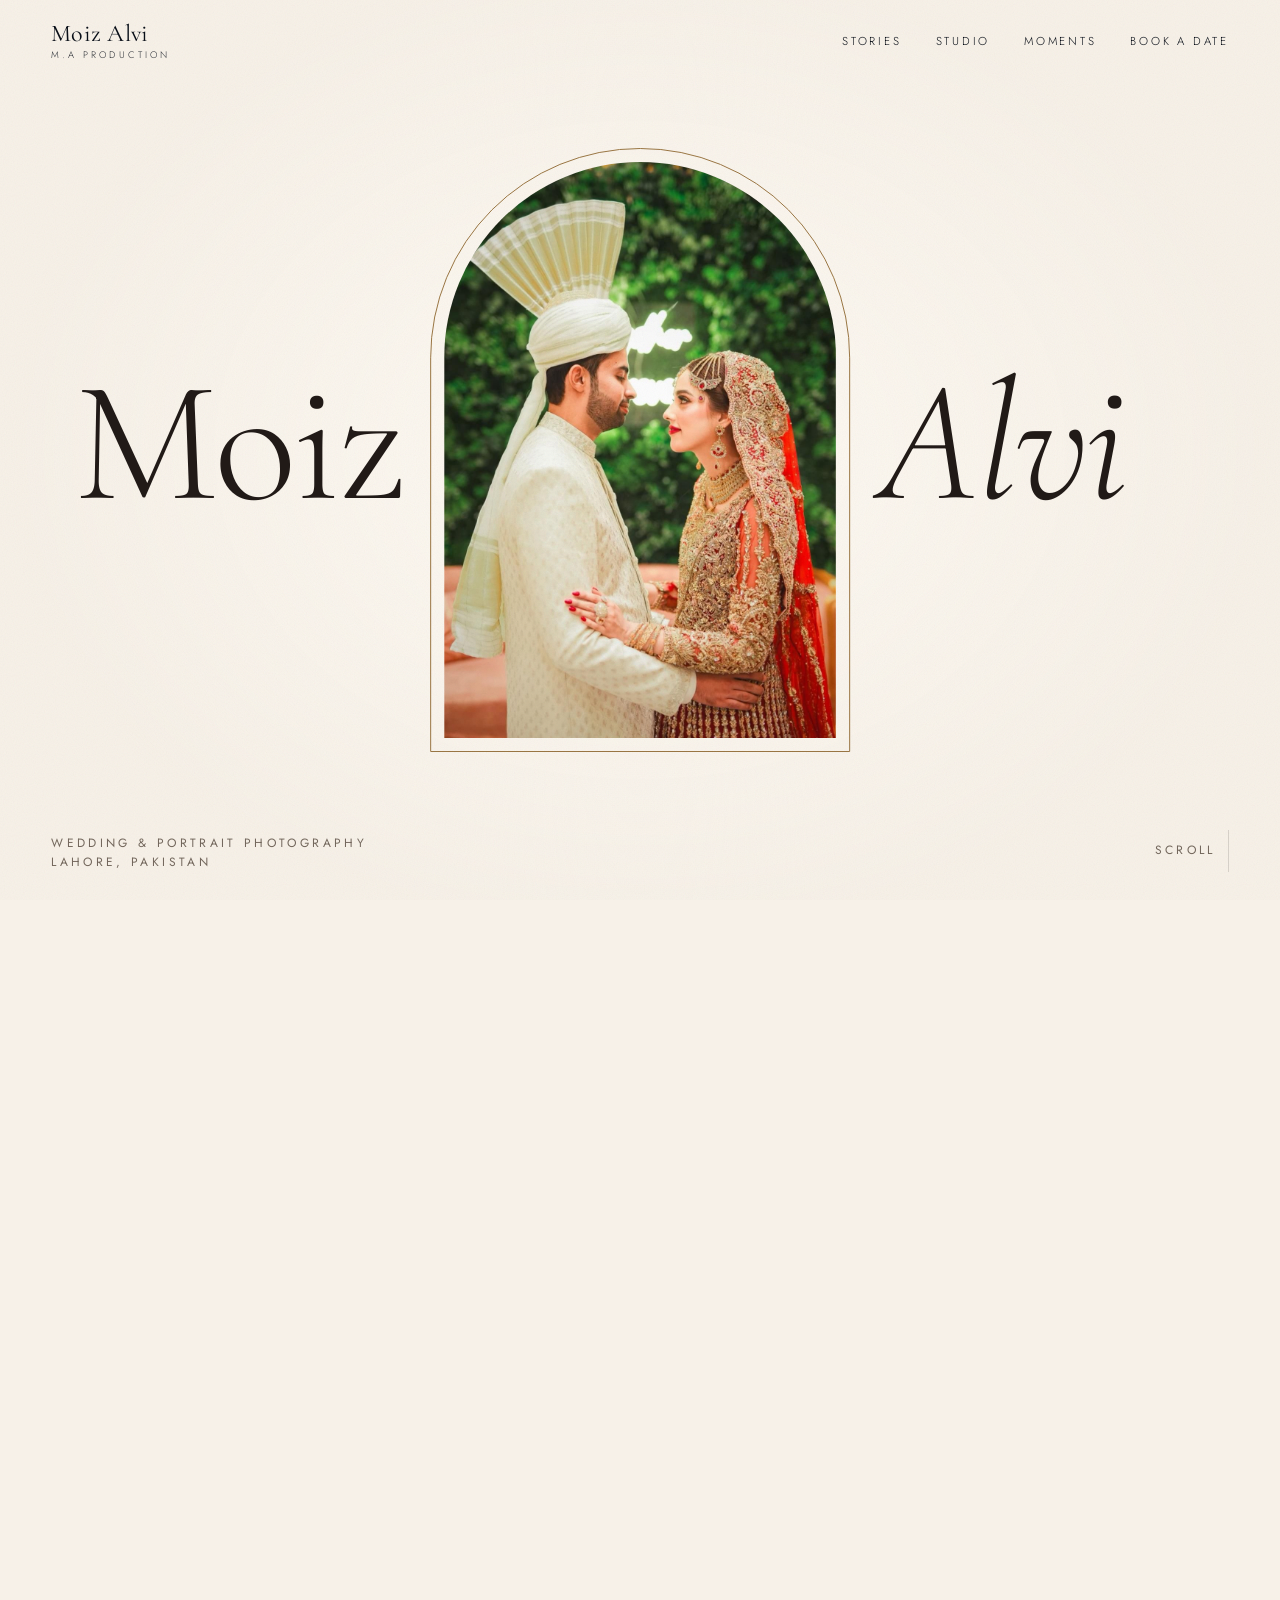
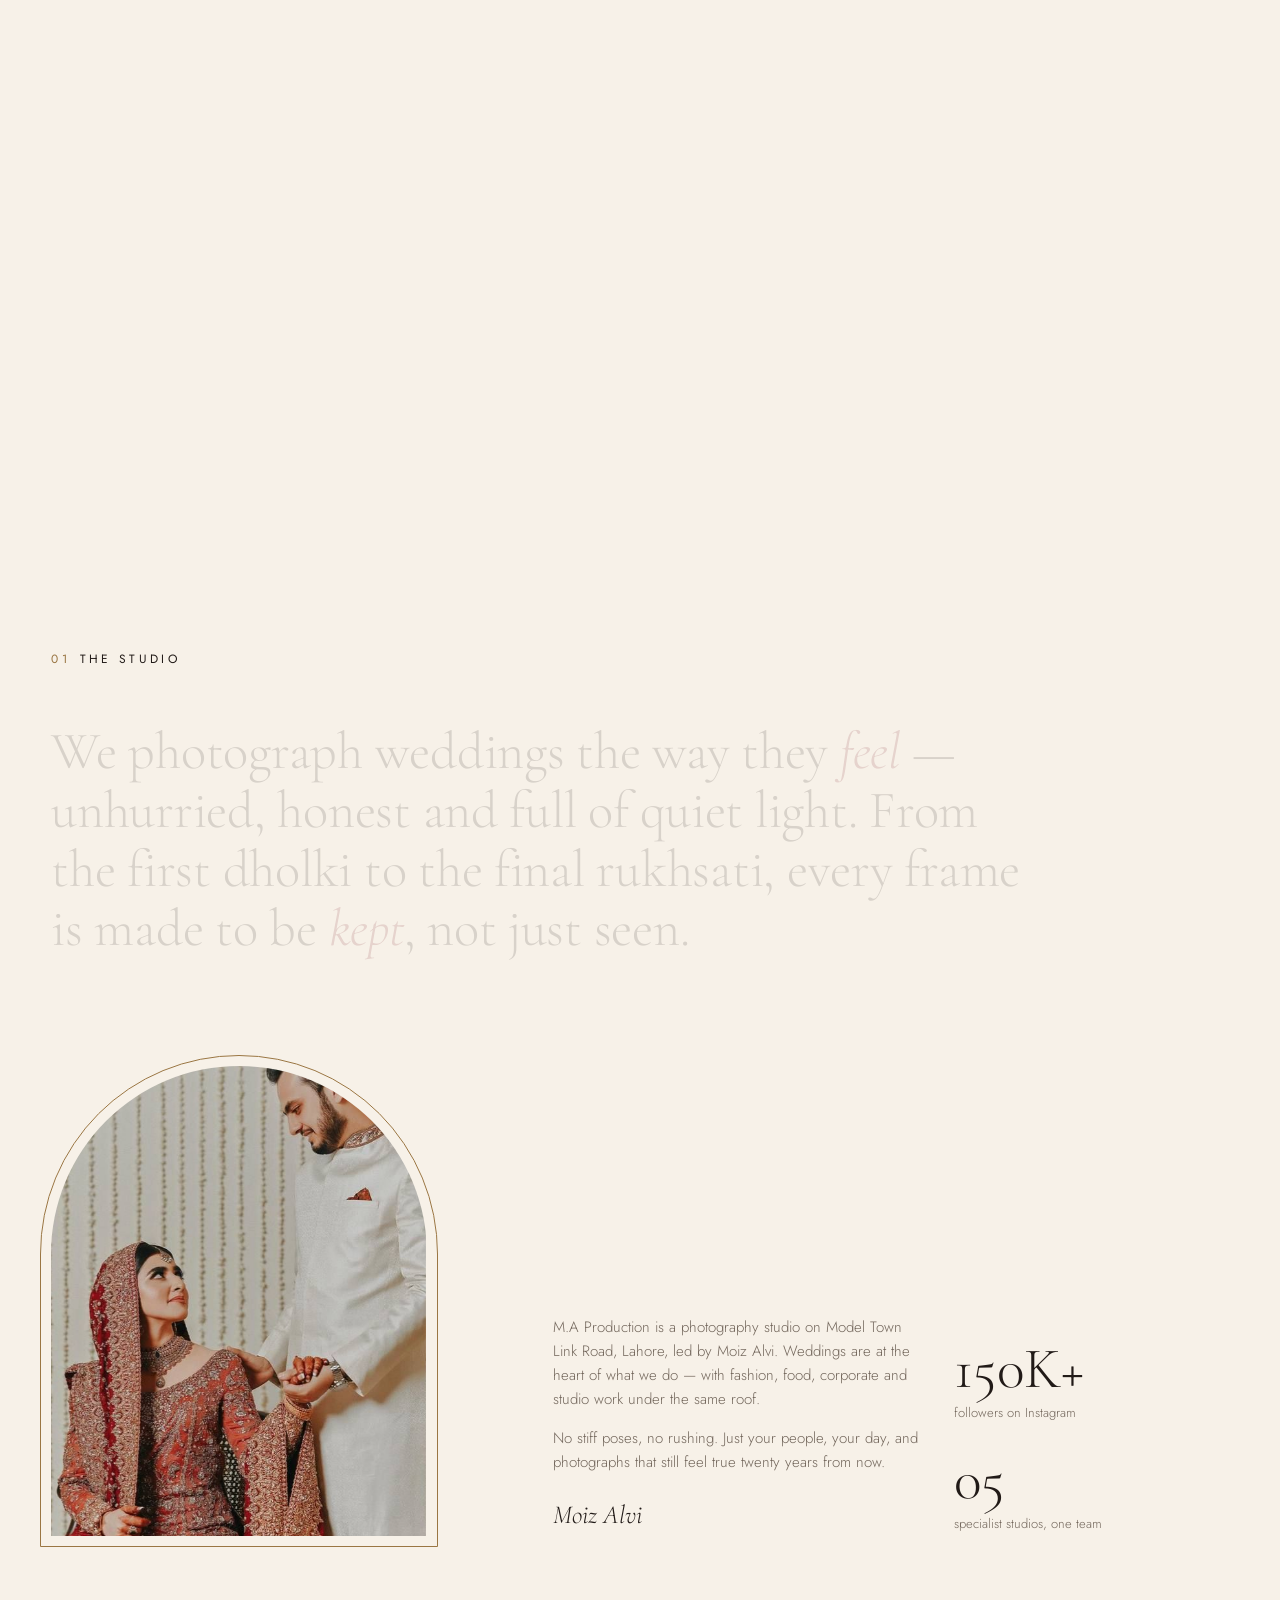
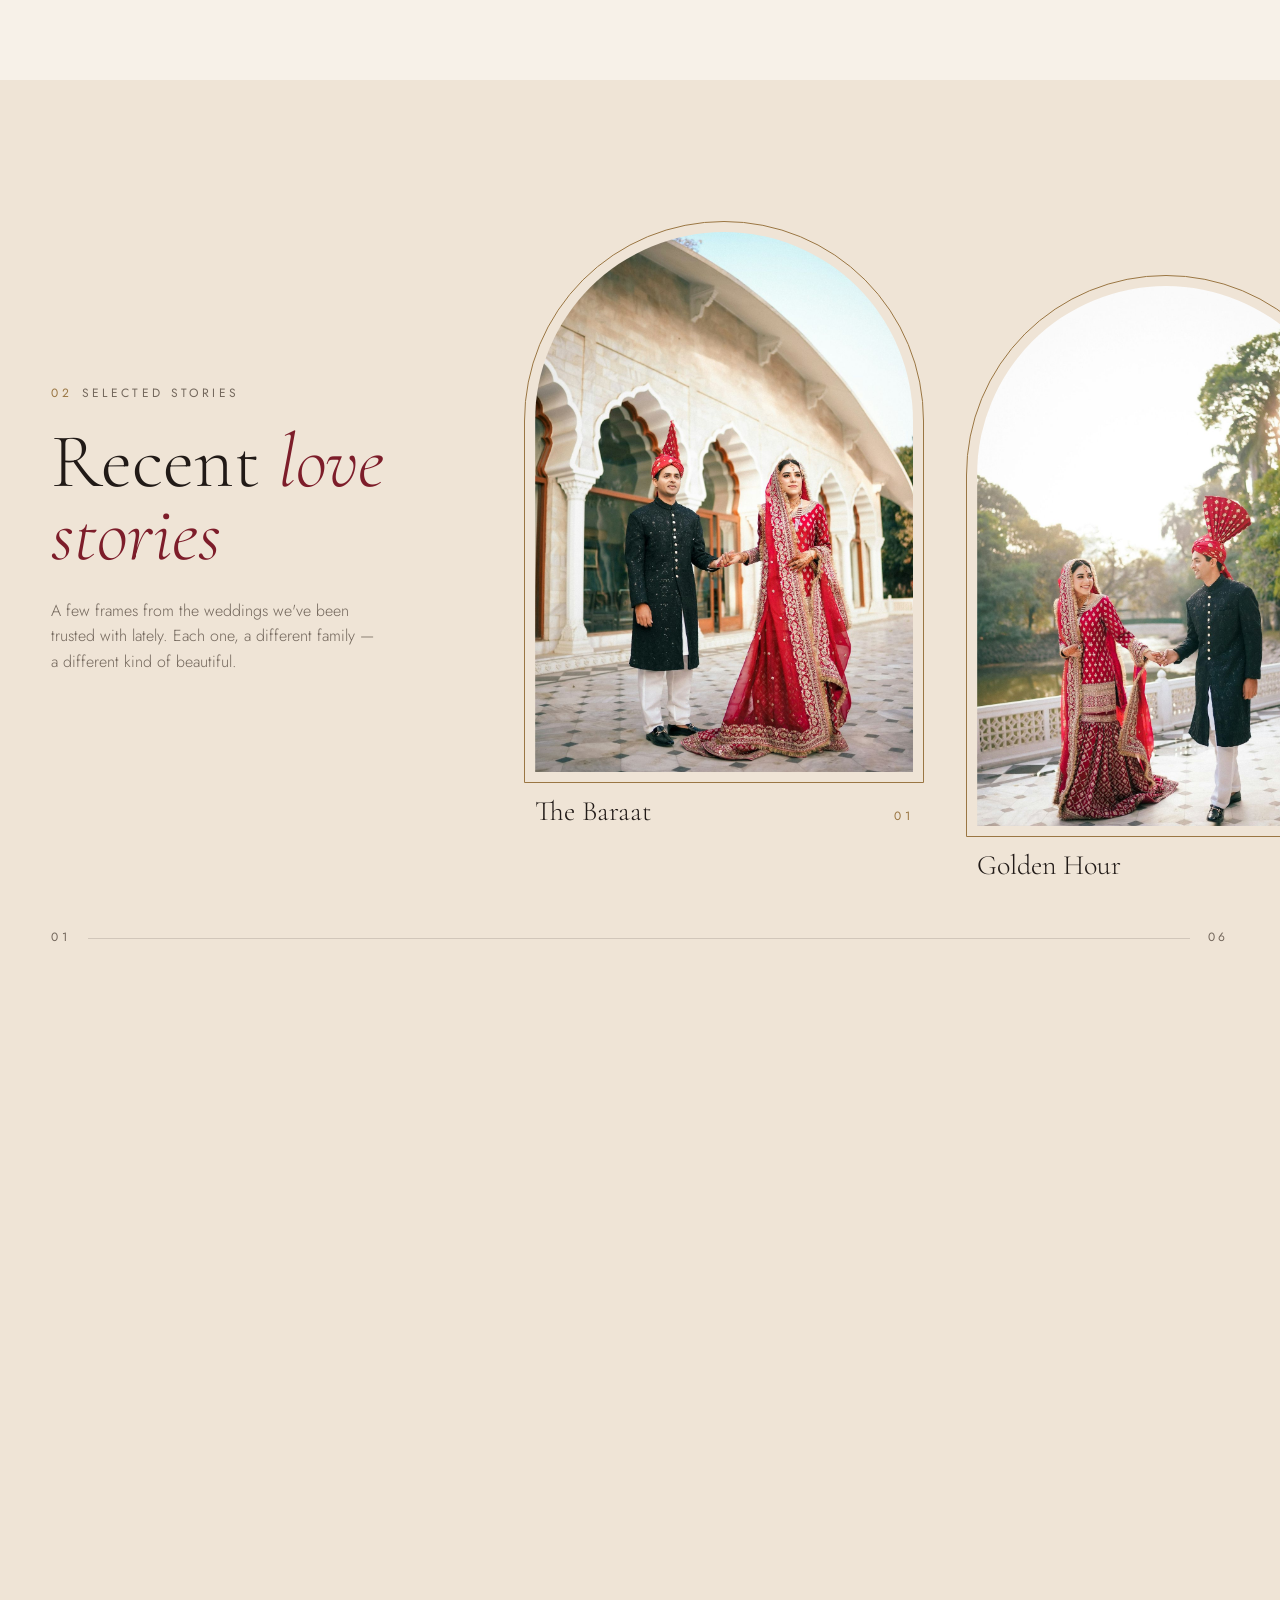
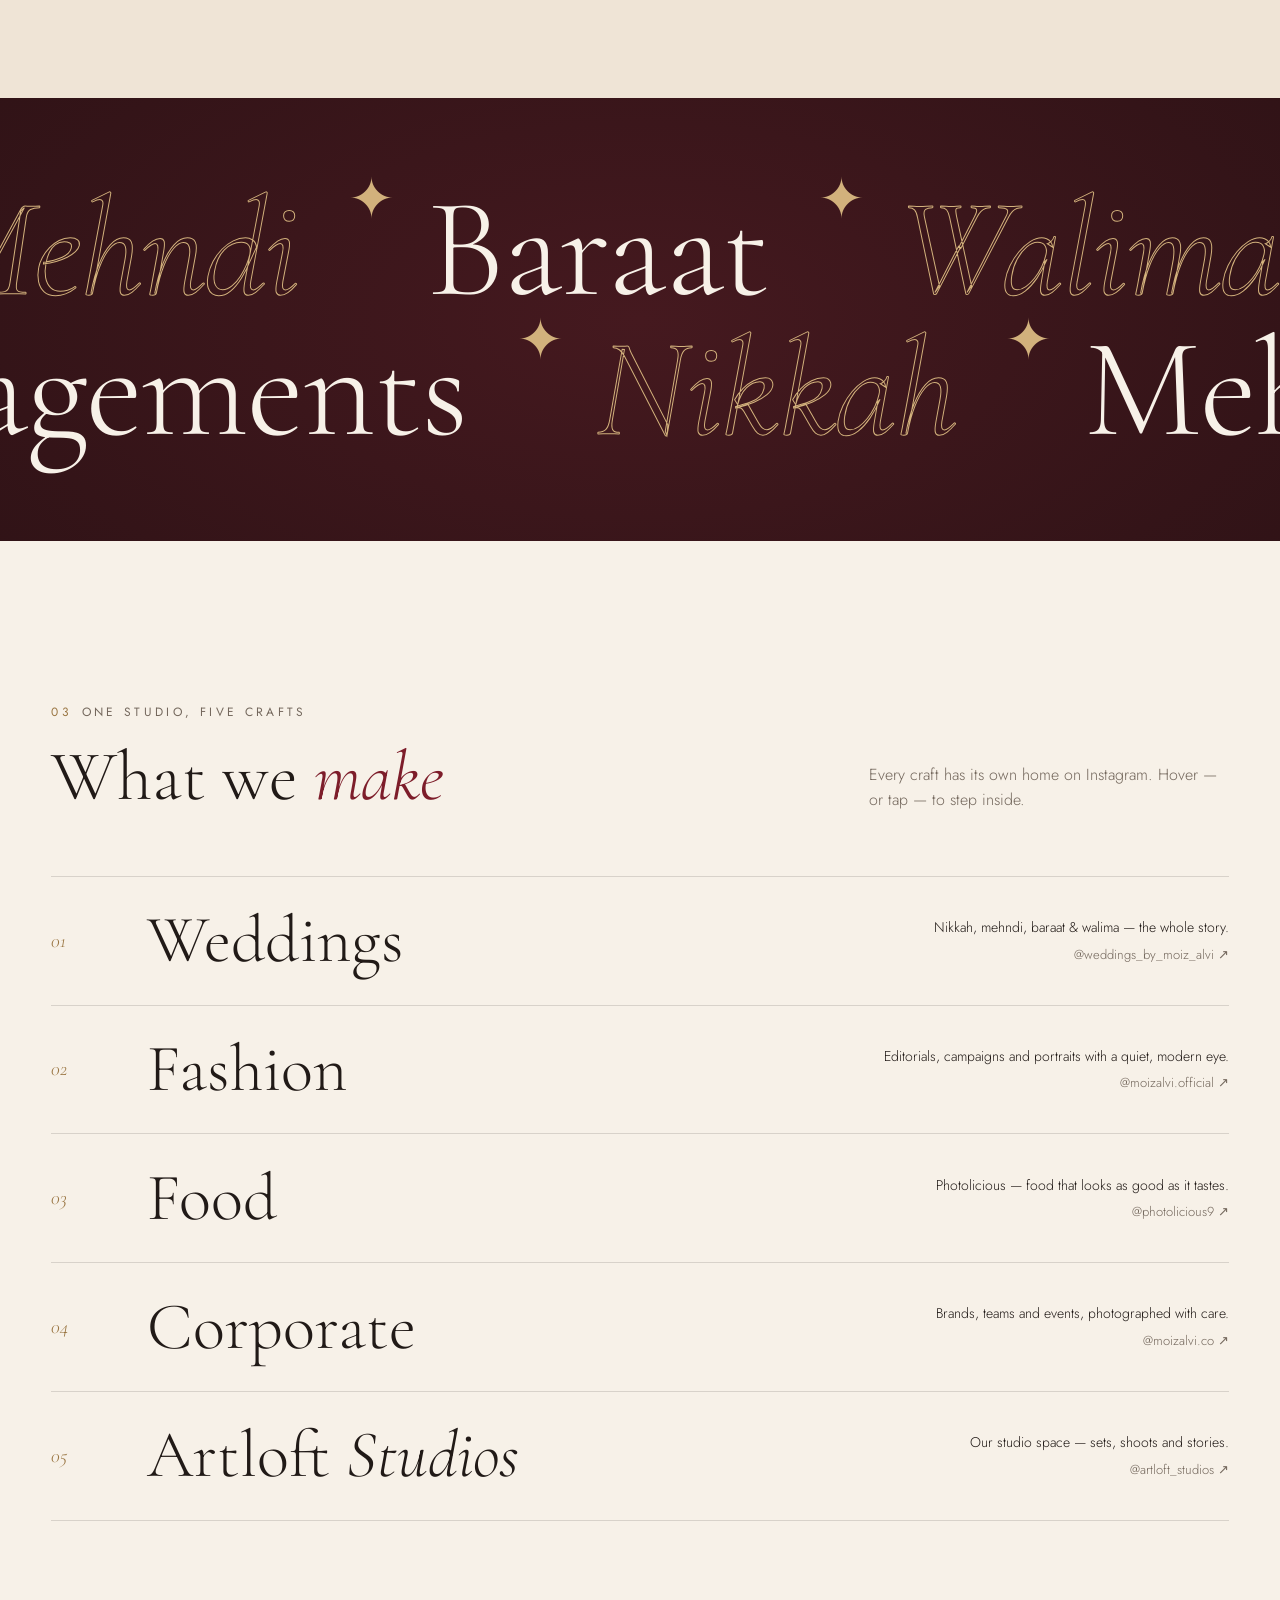
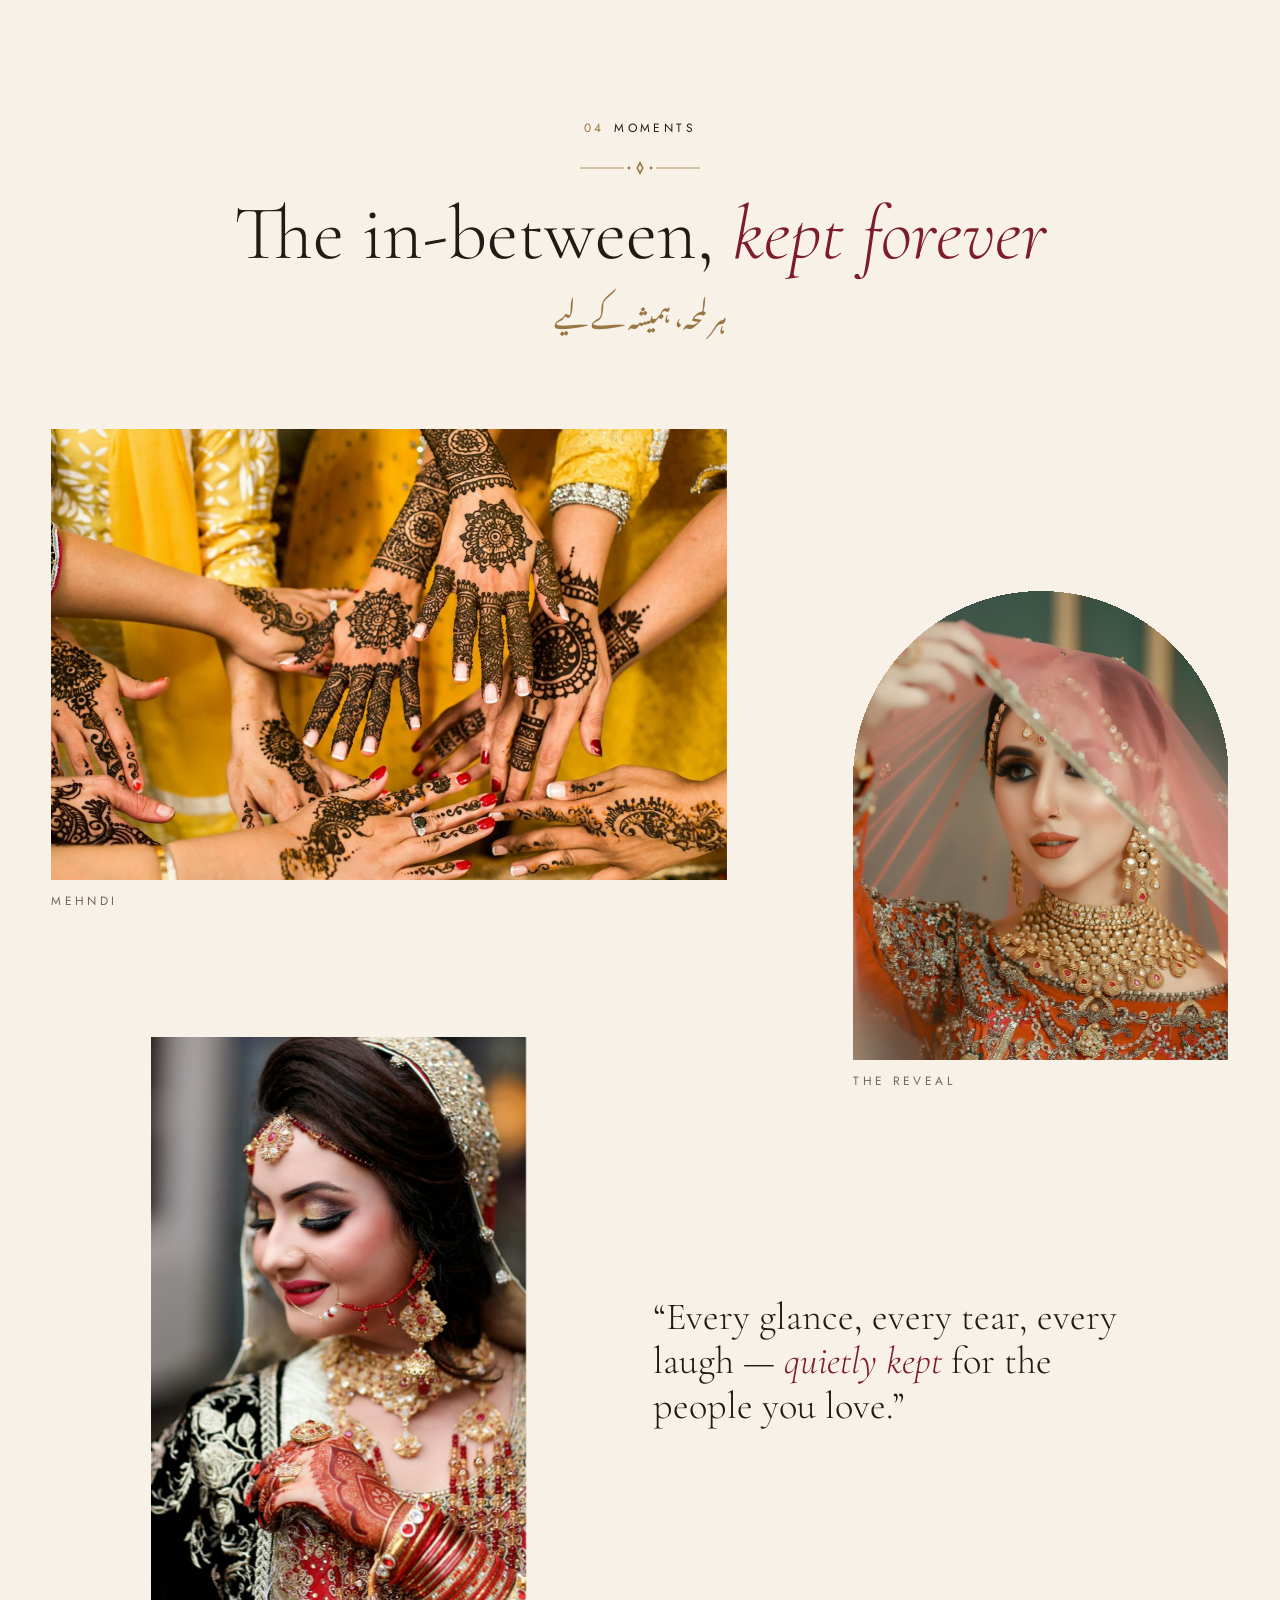
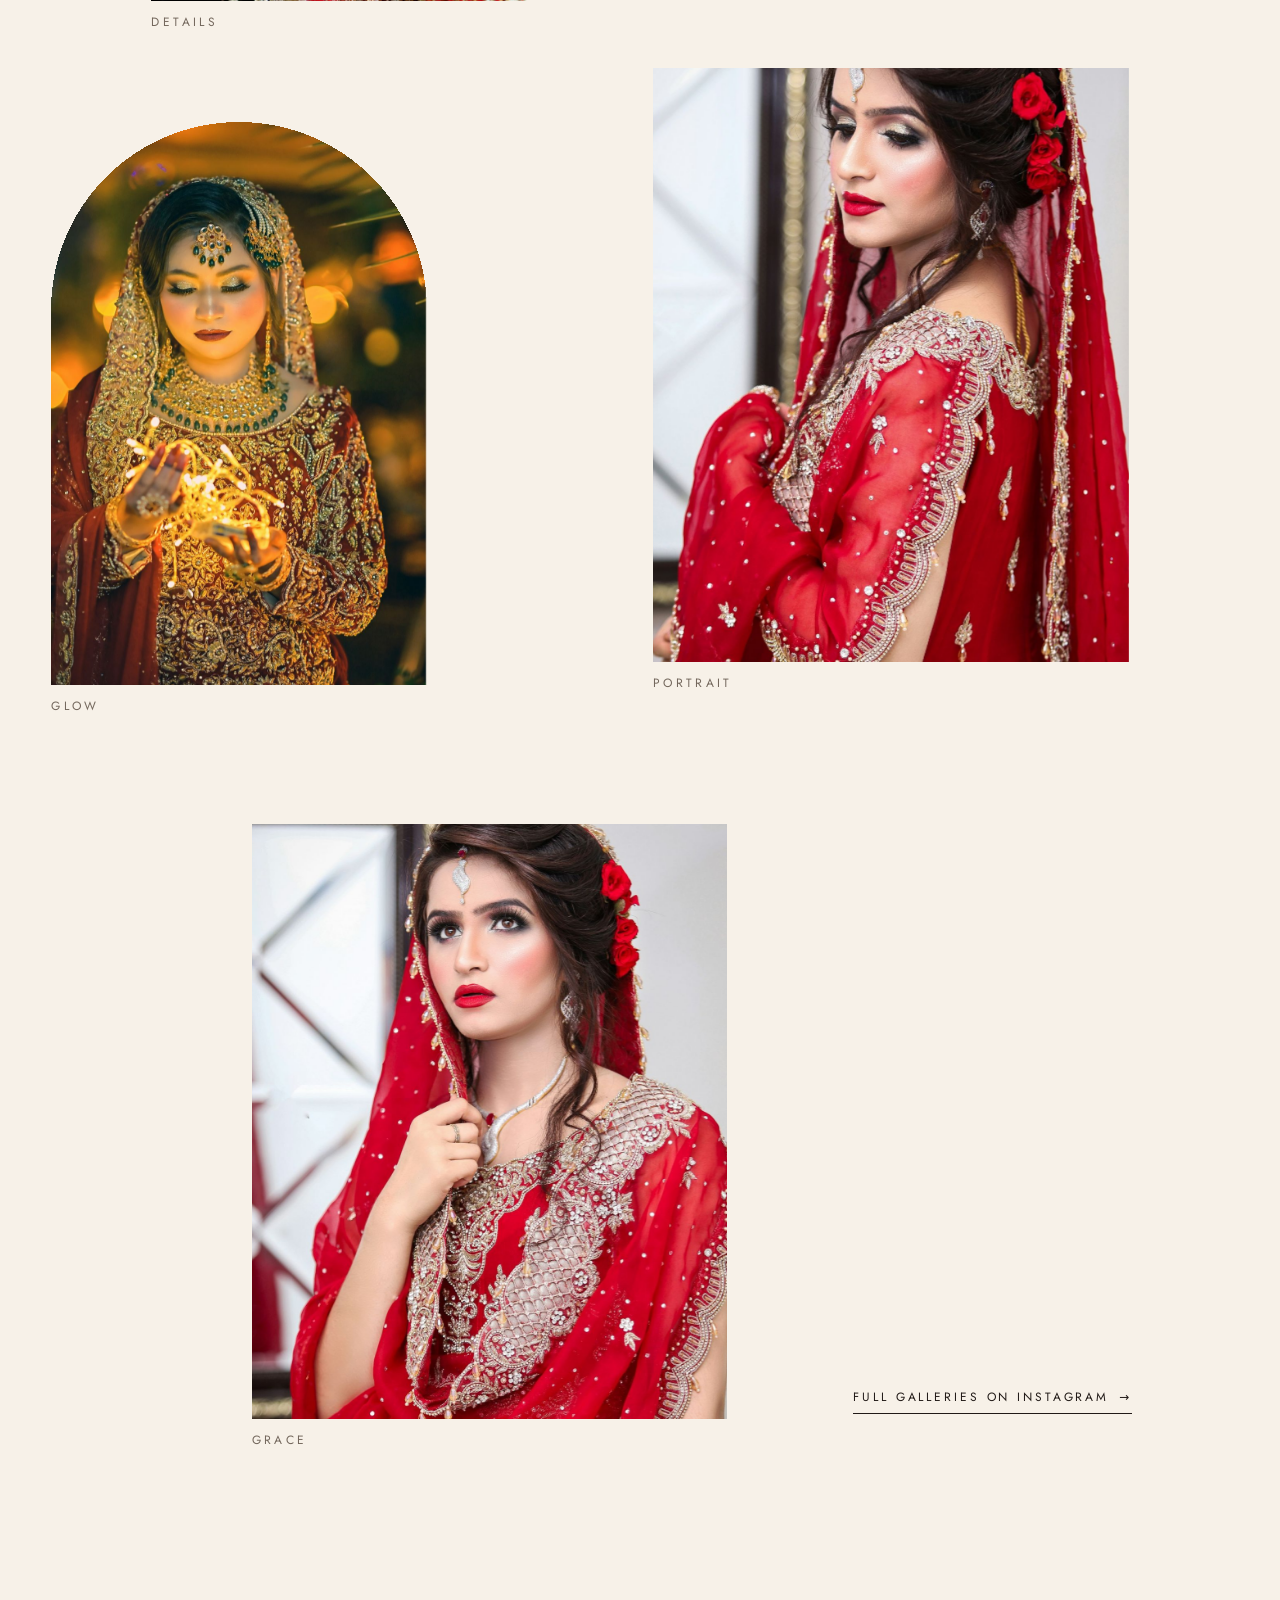
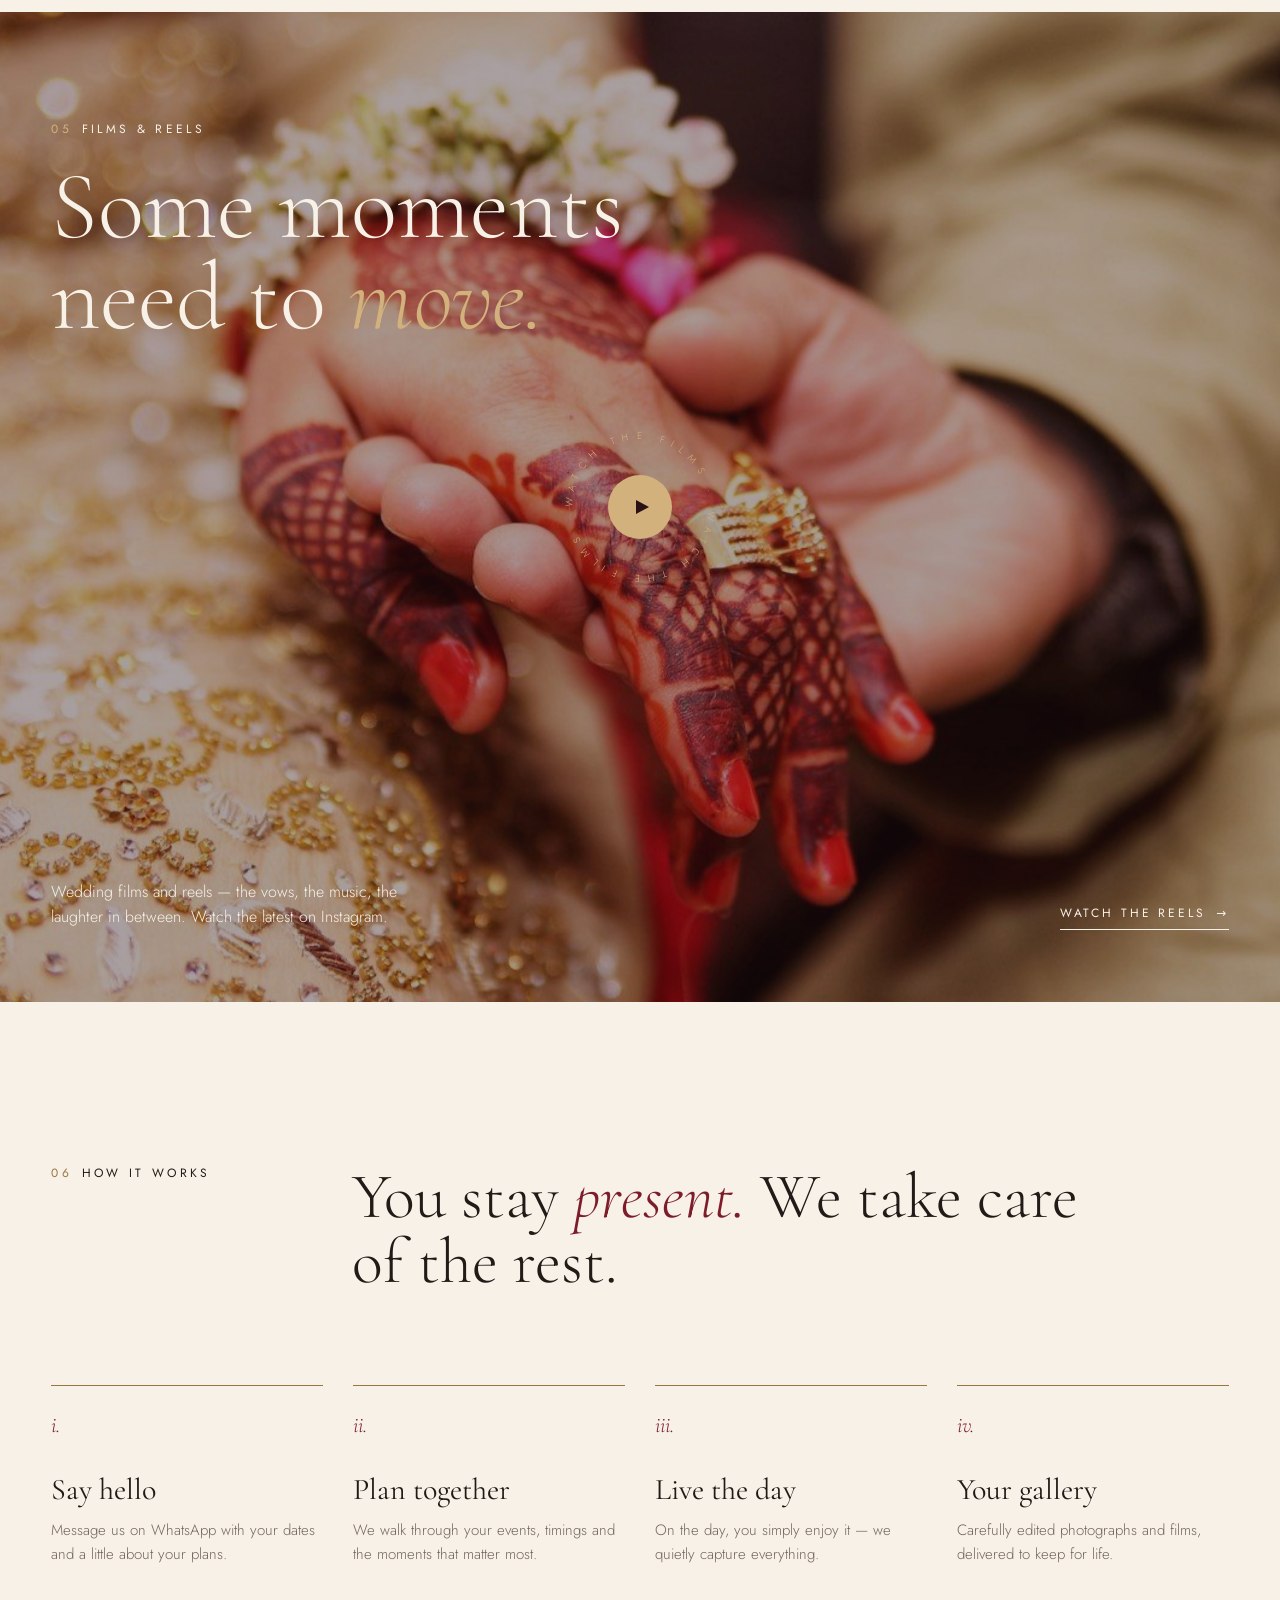
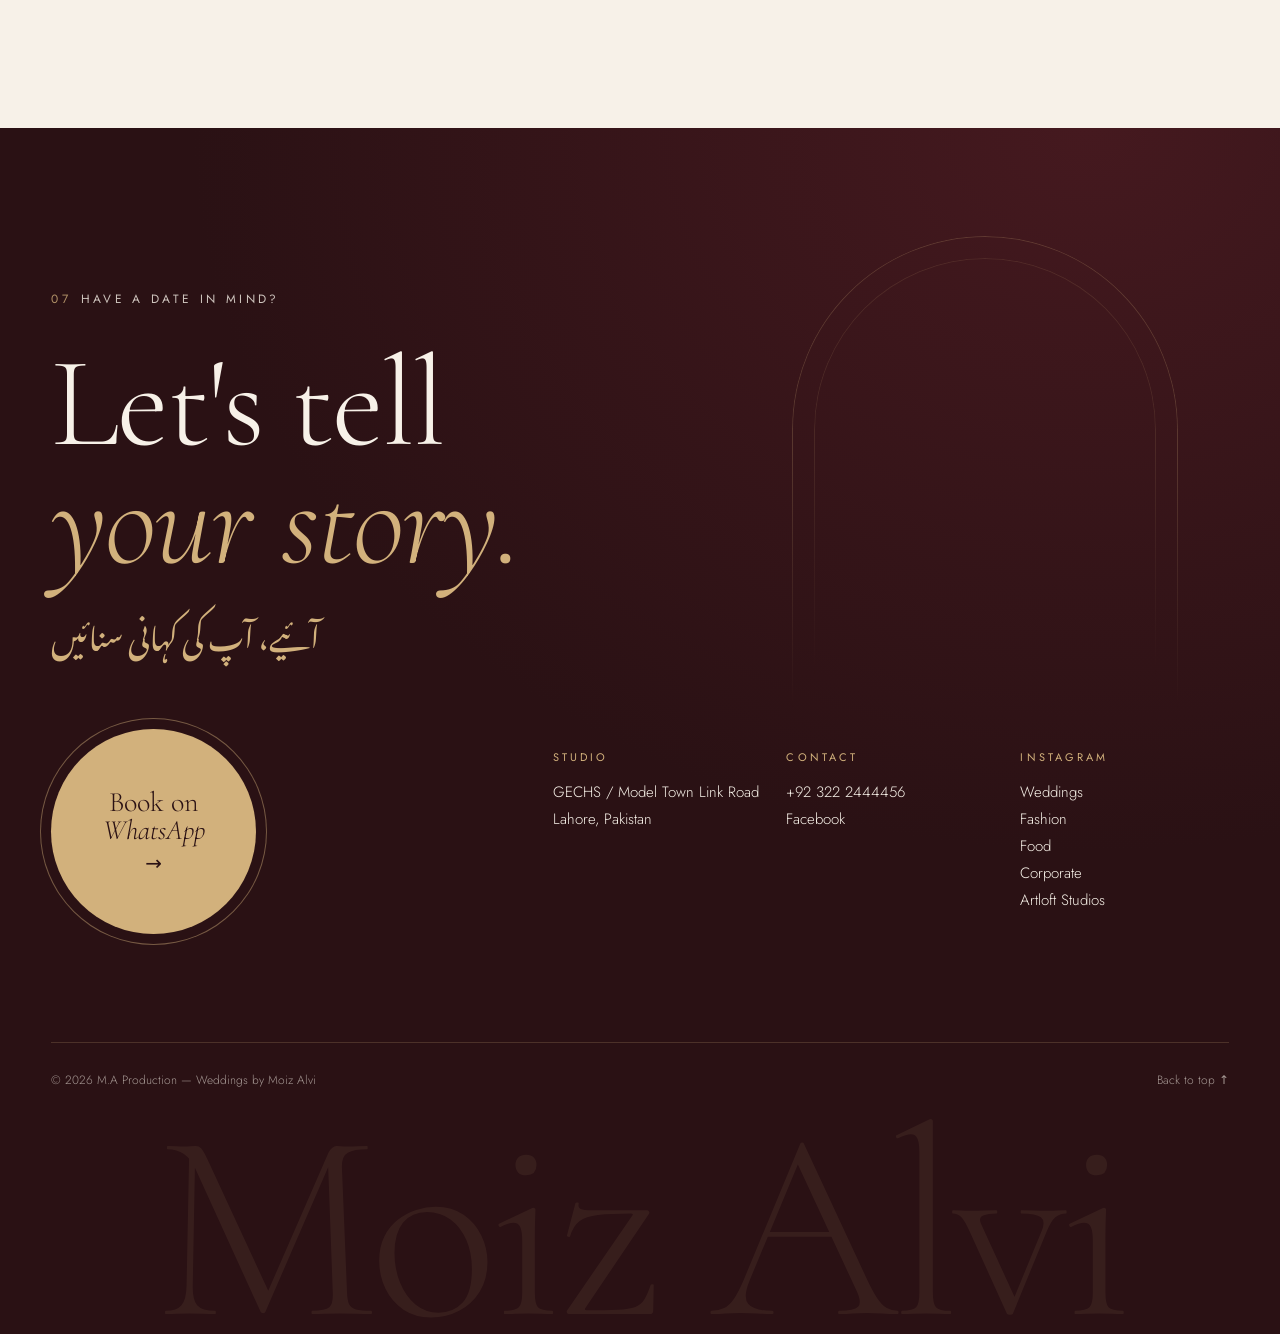
==== index.html @ b915fbad "Add M.A Production wedding photography website Single-page site for Weddings by Moiz Alvi: bridal iv" ====
<!DOCTYPE html>
<html lang="en">
<head>
<meta charset="utf-8">
<meta name="viewport" content="width=device-width, initial-scale=1">
<title>Moiz Alvi — Wedding Photography, Lahore | M.A Production</title>
<meta name="description" content="Weddings by Moiz Alvi — wedding, fashion, food and corporate photography by M.A Production, Model Town Link Road, Lahore.">
<meta property="og:title" content="Moiz Alvi — Wedding Photography, Lahore">
<meta property="og:description" content="Stories of love, told in light. Wedding photography by M.A Production, Lahore.">
<meta property="og:image" content="images/hero.jpg">
<meta name="theme-color" content="#f7f1e8">
<link rel="preconnect" href="https://fonts.googleapis.com">
<link rel="preconnect" href="https://fonts.gstatic.com" crossorigin>
<link href="https://fonts.googleapis.com/css2?family=Cormorant+Garamond:ital,wght@0,300;0,400;0,500;1,300;1,400&family=Jost:wght@300;400;500&display=swap" rel="stylesheet">
<!-- Urdu accents: subset to only the characters used on the page, so the Nastaliq font stays tiny -->
<link href="https://fonts.googleapis.com/css2?family=Noto+Nastaliq+Urdu&display=swap&text=%20%D8%8C%D8%A2%D8%A6%D8%A7%D8%AD%D8%B1%D8%B2%D8%B3%D8%B4%D8%B9%D9%84%D9%85%D9%86%D9%88%D9%BE%DA%A9%DA%BA%DB%81%DB%8C%DB%92" rel="stylesheet">
<style>
:root{
  --paper:#f7f1e8;
  --paper-2:#efe4d6;
  --ink:#211a17;
  --ink-2:#2a2320;
  --muted:#73675c;
  --line:rgba(33,26,23,.14);
  --accent:#7d1d2a;
  --gold:#9a7643;
  --gold-l:#d2b17c;
  --wine:#2a1114;
  --wine-2:#45191f;
  --serif:"Cormorant Garamond",Georgia,serif;
  --sans:"Jost",system-ui,sans-serif;
  --urdu:"Noto Nastaliq Urdu",serif;
  --ease:cubic-bezier(.77,0,.18,1);
  --ease-out:cubic-bezier(.16,1,.3,1);
  --gutter:clamp(16px,4vw,56px);
}
*{margin:0;padding:0;box-sizing:border-box}
html{-webkit-text-size-adjust:100%}
body{background:var(--paper);color:var(--ink);font-family:var(--sans);font-weight:300;font-size:16px;line-height:1.6;overflow-x:hidden;-webkit-font-smoothing:antialiased}
body.is-loading{overflow:hidden}
body::after{content:"";position:fixed;inset:0;z-index:60;pointer-events:none;opacity:.07;mix-blend-mode:multiply;background-image:url("data:image/svg+xml,%3Csvg xmlns='http://www.w3.org/2000/svg' width='160' height='160'%3E%3Cfilter id='n'%3E%3CfeTurbulence type='fractalNoise' baseFrequency='.9' numOctaves='2' stitchTiles='stitch'/%3E%3C/filter%3E%3Crect width='100%25' height='100%25' filter='url(%23n)'/%3E%3C/svg%3E")}
.sr{position:absolute;width:1px;height:1px;overflow:hidden;clip:rect(0 0 0 0);white-space:nowrap}
img{display:block;max-width:100%}
a{color:inherit;text-decoration:none}
button{font:inherit;color:inherit;background:none;border:0;cursor:pointer}
::selection{background:var(--accent);color:var(--paper)}
:focus-visible{outline:1px solid var(--accent);outline-offset:4px}

.label{font-family:var(--sans);font-size:12px;font-weight:400;letter-spacing:.28em;text-transform:uppercase}
.label .n{color:var(--gold);margin-right:.8em}
.serif{font-family:var(--serif);font-weight:300}
em{font-style:italic}
.wrap{padding:0 var(--gutter)}
.urdu{font-family:var(--urdu);font-weight:400;line-height:2.2}
.orn{display:block;width:120px;height:16px;color:var(--gold)}

/* Mughal-window arch: the 999px radius collapses to a perfect half-circle at any width */
.arch{border-radius:999px 999px 0 0;isolation:isolate}
/* thin gold frame that settles around the arch once the photo is revealed */
.arch.lined{outline:1px solid transparent;outline-offset:24px;transition:outline-color 1.2s .5s,outline-offset 1.6s .5s var(--ease-out)}
.arch.lined.in{outline-color:var(--gold);outline-offset:10px}

/* ---------- loader ---------- */
.loader{position:fixed;inset:0;z-index:100;background:radial-gradient(70% 60% at 50% 45%,var(--wine-2),var(--wine));color:var(--paper);display:flex;flex-direction:column;align-items:center;justify-content:center;transition:transform 1.1s var(--ease)}
.loader.done{transform:translateY(-100%)}
.loader-name{font-family:var(--serif);font-weight:300;font-size:clamp(44px,8vw,96px);line-height:1;display:flex;overflow:hidden}
.loader-name span{display:inline-block;transform:translateY(110%);animation:rise .9s var(--ease-out) forwards}
.loader-name span.sp{width:.25em}
.loader-urdu{color:var(--gold-l);font-size:clamp(20px,2.4vw,28px);margin-top:4px;opacity:0;animation:fade 1.2s .7s forwards}
.loader-meta{margin-top:18px;display:flex;gap:18px;align-items:center;opacity:.7}
.loader-bar{width:120px;height:1px;background:rgba(210,177,124,.25);position:relative;overflow:hidden}
.loader-bar i{position:absolute;inset:0;background:var(--gold-l);transform:scaleX(0);transform-origin:left;transition:transform .2s linear}
@keyframes rise{to{transform:translateY(0)}}
@keyframes fade{to{opacity:1}}

/* ---------- nav ---------- */
.nav{position:fixed;top:0;left:0;right:0;z-index:50;display:flex;justify-content:space-between;align-items:center;padding:22px var(--gutter);color:#fff;mix-blend-mode:difference;transition:transform .6s var(--ease)}
.nav.hide{transform:translateY(-110%)}
.brand{display:flex;flex-direction:column;line-height:1}
.brand b{font-family:var(--serif);font-weight:400;font-size:24px;letter-spacing:.01em}
.brand small{font-size:9.5px;letter-spacing:.32em;text-transform:uppercase;margin-top:5px;opacity:.85}
.nav-links{display:flex;gap:34px;align-items:center}
.nav-links a{font-size:11.5px;letter-spacing:.24em;text-transform:uppercase;position:relative;padding:4px 0}
.nav-links a::after{content:"";position:absolute;left:0;right:0;bottom:0;height:1px;background:currentColor;transform:scaleX(0);transform-origin:right;transition:transform .5s var(--ease)}
.nav-links a:hover::after{transform:scaleX(1);transform-origin:left}
.menu-btn{display:none;font-size:11.5px;letter-spacing:.24em;text-transform:uppercase}

.menu{position:fixed;inset:0;z-index:45;background:var(--wine);color:var(--paper);display:flex;flex-direction:column;justify-content:center;padding:0 var(--gutter);clip-path:inset(0 0 100% 0);transition:clip-path .9s var(--ease);visibility:hidden}
.menu.open{clip-path:inset(0 0 0 0);visibility:visible}
.menu a{font-family:var(--serif);font-weight:300;font-size:clamp(44px,12vw,72px);line-height:1.15;display:block;overflow:hidden}
.menu a span{display:block;transform:translateY(100%);transition:transform .9s var(--ease-out)}
.menu.open a span{transform:none}
.menu a:nth-child(2) span{transition-delay:.06s}.menu a:nth-child(3) span{transition-delay:.12s}.menu a:nth-child(4) span{transition-delay:.18s}
.menu a em{color:var(--gold-l)}
.menu-foot{margin-top:48px;opacity:.6;display:flex;flex-direction:column;gap:6px}

/* ---------- hero ---------- */
.hero{position:relative;height:230vh}
.hero-sticky{position:sticky;top:0;height:100vh;height:100svh;overflow:hidden;background:radial-gradient(50% 55% at 50% 50%,#fdf9f2,rgba(253,249,242,0))}
.hero-frame{position:absolute;left:50%;top:50%;transform:translate(-50%,-50%);overflow:hidden;isolation:isolate;width:min(40vw,62vh);height:min(60vw,90vh);clip-path:inset(100% 0 0 0);transition:clip-path 1.5s var(--ease)}
.hero-ring{position:absolute;left:50%;top:50%;transform:translate(-50%,-50%);pointer-events:none}
.hero-ring::before{content:"";position:absolute;inset:0;border:1px solid var(--gold);border-radius:inherit;opacity:0;transform:scale(1.04);transition:opacity 1.4s 1.1s,transform 1.8s 1.1s var(--ease-out)}
.is-ready .hero-ring::before{opacity:1;transform:none}
.is-ready .hero-frame{clip-path:inset(0 0 0 0)}
.hero-frame img{width:100%;height:100%;object-fit:cover;object-position:50% 30%;transform:scale(1.25);transition:transform 2.2s var(--ease-out)}
.is-ready .hero-frame img{transform:scale(var(--hs,1.08))}
.hero-frame::after{content:"";position:absolute;inset:0;background:linear-gradient(180deg,rgba(20,18,15,0) 40%,rgba(20,18,15,.55));opacity:var(--cap,0)}
.hero-word{position:absolute;top:50%;font-family:var(--serif);font-weight:300;font-size:clamp(72px,13.5vw,250px);line-height:.8;letter-spacing:-.02em;white-space:nowrap;overflow:hidden;padding:.06em .02em .14em}
.hero-word span{display:block;transform:translateY(110%);transition:transform 1.4s var(--ease-out)}
.is-ready .hero-word span{transform:none}
.hero-word.l{right:50%}
.hero-word.r{left:50%;font-style:italic}
.hero-word.r span{transition-delay:.12s}
.hero-cap{position:absolute;left:0;right:0;bottom:12vh;text-align:center;color:var(--paper);opacity:0;pointer-events:none;padding:0 var(--gutter)}
.hero-cap .orn{margin:0 auto 18px;color:var(--gold-l)}
.hero-cap .label{display:block;margin-bottom:18px}
.hero-cap h2 em{color:var(--gold-l)}
.hero-cap h2{font-family:var(--serif);font-weight:300;font-size:clamp(40px,6vw,92px);line-height:1}
.hero-meta{position:absolute;bottom:28px;left:var(--gutter);right:var(--gutter);display:flex;justify-content:space-between;align-items:flex-end;color:var(--muted)}
.hero-meta > *{opacity:0;transform:translateY(12px);transition:opacity 1s 1s,transform 1s 1s var(--ease-out)}
.is-ready .hero-meta > *{opacity:1;transform:none}
.scroll-cue{display:flex;align-items:center;gap:12px}
.scroll-cue i{display:block;width:1px;height:42px;background:var(--line);position:relative;overflow:hidden}
.scroll-cue i::after{content:"";position:absolute;left:0;top:-50%;width:1px;height:50%;background:var(--ink);animation:cue 2.2s var(--ease) infinite}
@keyframes cue{to{top:100%}}

/* ---------- intro ---------- */
.intro{padding:20vh var(--gutter) 16vh;display:grid;grid-template-columns:repeat(12,1fr);gap:0 2vw}
.intro .label{grid-column:1/-1;margin-bottom:6vh}
.statement{grid-column:1/11;font-family:var(--serif);font-weight:300;font-size:clamp(30px,4.1vw,64px);line-height:1.12;letter-spacing:-.005em}
.statement em{color:var(--accent)}
.statement .w{opacity:.14;transition:opacity .25s linear}
.intro-foot{grid-column:1/-1;display:grid;grid-template-columns:repeat(12,1fr);gap:2vw;margin-top:12vh;align-items:end}
.intro-img{grid-column:1/5}
.intro-note{grid-column:6/10;color:var(--muted);font-size:15px}
.intro-note p+p{margin-top:1em}
.sign{font-family:var(--serif);font-style:italic;font-size:26px;color:var(--ink);margin-top:20px}
.stats{grid-column:10/13;display:flex;flex-direction:column;gap:28px}
.stat b{display:block;font-family:var(--serif);font-weight:300;font-size:clamp(44px,4.5vw,68px);line-height:1}
.stat b i{font-style:normal}
.stat span{color:var(--muted);font-size:13px}

/* image reveal helper — the clip sits on the child so the observed .ir keeps a real size */
.ir{position:relative;overflow:hidden}
.ir > *{clip-path:inset(100% 0 0 0);transition:clip-path 1.4s var(--ease)}
.ir.in > *{clip-path:inset(0 0 0 0)}
.ir .px{position:absolute;inset:-12% 0;will-change:transform}
.ir img{width:100%;height:100%;object-fit:cover;transform:scale(1.25);transition:transform 1.8s var(--ease-out),clip-path 1.4s var(--ease)}
.ir.in img{transform:scale(1)}
.rv{opacity:0;transform:translateY(30px);transition:opacity 1.1s var(--ease-out),transform 1.1s var(--ease-out)}
.rv.in{opacity:1;transform:none}

/* ---------- stories (horizontal) ---------- */
.stories{position:relative;background:var(--paper-2)}
.stories-sticky{position:sticky;top:0;height:100vh;height:100svh;overflow:hidden;display:flex;align-items:center}
.stories-track{display:flex;align-items:center;gap:5vw;padding:0 var(--gutter);will-change:transform;flex:0 0 auto;width:max-content}
.stories-intro{flex:0 0 auto;width:min(420px,80vw);padding-right:3vw}
.stories-intro h2{font-family:var(--serif);font-weight:300;font-size:clamp(48px,6vw,96px);line-height:.95;margin:22px 0 26px}
.stories-intro p{color:var(--muted);max-width:330px}
.story{flex:0 0 auto;width:calc(60vh*.7);display:block}
.story:nth-of-type(even){margin-top:12vh}
.story .ir{height:60vh}
.story figcaption{display:flex;justify-content:space-between;align-items:baseline;margin-top:16px;gap:12px}
.story h3{font-family:var(--serif);font-weight:300;font-size:28px;line-height:1.1}
.story .label{color:var(--gold)}
.story figcaption{margin-top:24px}
.story:hover .ir.in img{transform:scale(1.05)}
.stories-intro h2 em{color:var(--accent)}
.stories-end{flex:0 0 auto;width:min(360px,70vw);display:flex;justify-content:center}
.circle-link{width:200px;height:200px;border-radius:50%;border:1px solid var(--gold);display:flex;flex-direction:column;align-items:center;justify-content:center;text-align:center;gap:6px;transition:background .6s var(--ease),color .6s var(--ease),border-color .6s}
.circle-link:hover{background:var(--ink);color:var(--paper);border-color:var(--ink)}
.circle-link .serif{font-size:26px;line-height:1.05}
.stories-progress{position:absolute;left:var(--gutter);right:var(--gutter);bottom:32px;display:flex;align-items:center;gap:18px;color:var(--muted)}
.stories-progress .bar{flex:1;height:1px;background:var(--line);position:relative}
.stories-progress .bar i{position:absolute;left:0;top:0;bottom:0;width:100%;background:var(--ink);transform:scaleX(0);transform-origin:left}

/* ---------- marquee ---------- */
.marquee{padding:9vh 0;margin-bottom:14vh;overflow:hidden;white-space:nowrap;background:radial-gradient(80% 120% at 50% 50%,var(--wine-2),var(--wine));color:var(--paper)}
.mq-row{display:flex;width:max-content;font-family:var(--serif);font-weight:300;font-size:clamp(64px,11vw,180px);line-height:1;letter-spacing:-.01em}
.mq-row span{padding-right:.35em}
.mq-row .o{color:transparent;-webkit-text-stroke:1px var(--gold-l);font-style:italic}
.mq-row .dot{color:var(--gold-l);font-size:.4em;vertical-align:middle;padding-right:.6em;position:relative;top:-.12em}

/* ---------- services ---------- */
.services{padding:4vh var(--gutter) 18vh}
.services-head{display:flex;justify-content:space-between;align-items:flex-end;gap:24px;margin-bottom:7vh;flex-wrap:wrap}
.services-head h2{font-family:var(--serif);font-weight:300;font-size:clamp(44px,5.5vw,84px);line-height:1;margin-top:20px}
.services-head p{color:var(--muted);max-width:360px}
.svc{list-style:none;border-top:1px solid var(--line)}
.svc li{border-bottom:1px solid var(--line)}
.svc a{display:grid;grid-template-columns:70px 1fr auto;align-items:center;gap:2vw;padding:clamp(22px,3.4vh,36px) 0;position:relative}
.services-head h2 em{color:var(--accent)}
.svc .num{font-family:var(--serif);font-style:italic;font-size:20px;color:var(--gold)}
.svc h3{font-family:var(--serif);font-weight:300;font-size:clamp(36px,5.2vw,82px);line-height:1;transition:transform .7s var(--ease),color .5s}
.svc .meta{text-align:right;display:flex;flex-direction:column;gap:6px;align-items:flex-end}
.svc .meta .handle{font-size:13px;color:var(--muted)}
.svc .meta .desc{font-size:14px;max-width:360px}
.svc .thumb{display:none}
.svc .arrow{display:inline-block;transition:transform .6s var(--ease)}
.svc a:hover h3{transform:translateX(2.4vw);color:var(--accent)}
.svc a:hover .arrow{transform:translate(4px,-4px)}
.svc-preview{position:fixed;left:0;top:0;width:280px;height:360px;pointer-events:none;z-index:40;overflow:hidden;border-radius:999px 999px 0 0;isolation:isolate;opacity:0;transform:scale(.6);transition:opacity .4s,transform .6s var(--ease-out)}
.svc-preview.on{opacity:1;transform:scale(1)}
.svc-preview img{position:absolute;inset:0;width:100%;height:100%;object-fit:cover;opacity:0;transform:scale(1.15);transition:opacity .5s,transform 1s var(--ease-out)}
.svc-preview img.on{opacity:1;transform:scale(1)}

/* ---------- moments ---------- */
.moments{padding:4vh var(--gutter) 18vh}
.moments-head{text-align:center;margin-bottom:10vh}
.moments-head .orn{margin:22px auto 0}
.moments-head h2{font-family:var(--serif);font-weight:300;font-size:clamp(44px,6vw,96px);line-height:1;margin-top:20px}
.moments-head h2 em{color:var(--accent)}
.moments-head .urdu{color:var(--gold);font-size:clamp(20px,2vw,28px);margin-top:10px}
.mgrid{display:grid;grid-template-columns:repeat(12,1fr);gap:0 2vw}
.m{cursor:zoom-in;display:block}
.m .ir{width:100%}
.m1{grid-column:1/8}.m1 .ir{aspect-ratio:3/2}
.m2{grid-column:9/13;margin-top:18vh}.m2 .ir{aspect-ratio:4/5}
.m3{grid-column:2/6;margin-top:-6vh}.m3 .ir{aspect-ratio:2/3}
.mq{grid-column:7/12;align-self:center;font-family:var(--serif);font-weight:300;font-size:clamp(28px,3vw,46px);line-height:1.15;padding:10vh 0}
.mq em{color:var(--accent)}
.m4{grid-column:1/5;margin-top:10vh}.m4 .ir{aspect-ratio:2/3}
.m5{grid-column:7/12;margin-top:4vh}.m5 .ir{aspect-ratio:4/5}
.m6{grid-column:3/8;margin-top:12vh}.m6 .ir{aspect-ratio:4/5}
.m-more{grid-column:9/13;align-self:end;padding-bottom:4vh}
.m figcaption{margin-top:12px;color:var(--muted)}
.text-link{display:inline-flex;gap:10px;align-items:center;border-bottom:1px solid var(--ink);padding-bottom:6px;font-size:12px;letter-spacing:.24em;text-transform:uppercase;font-weight:400}
.text-link .arrow{transition:transform .5s var(--ease)}
.text-link:hover .arrow{transform:translateX(6px)}

/* ---------- films ---------- */
.films{position:relative;height:110vh;overflow:hidden;color:var(--paper);background:var(--wine)}
.films .px{position:absolute;inset:-15% 0;will-change:transform}
.films .px img{width:100%;height:100%;object-fit:cover;opacity:.6}
.films::before{content:"";position:absolute;inset:0;background:linear-gradient(180deg,rgba(42,17,20,.7),rgba(42,17,20,0) 45%,rgba(42,17,20,.8))}
.films h2 em{color:var(--gold-l)}
.films-in{position:relative;height:100%;display:flex;flex-direction:column;justify-content:space-between;padding:12vh var(--gutter) 8vh}
.films h2{font-family:var(--serif);font-weight:300;font-size:clamp(48px,7.5vw,128px);line-height:.95;max-width:900px}
.films-bottom{display:flex;justify-content:space-between;align-items:flex-end;gap:24px;flex-wrap:wrap}
.films-bottom p{max-width:360px;opacity:.8}
.play{position:absolute;left:50%;top:50%;width:170px;height:170px;margin:-85px 0 0 -85px;display:flex;align-items:center;justify-content:center}
.play svg.ring{position:absolute;inset:0;width:100%;height:100%;animation:spin 18s linear infinite}
.play svg.ring text{fill:var(--gold-l);font-family:var(--sans);font-size:9.6px;letter-spacing:3.6px;text-transform:uppercase}
.play .tri{width:64px;height:64px;border-radius:50%;background:var(--gold-l);display:flex;align-items:center;justify-content:center;transition:transform .6s var(--ease)}
.play:hover .tri{transform:scale(1.18)}
.play .tri svg{width:16px;height:16px;margin-left:3px;fill:var(--wine)}
@keyframes spin{to{transform:rotate(360deg)}}

/* ---------- process ---------- */
.process{padding:18vh var(--gutter)}
.process-head{display:grid;grid-template-columns:repeat(12,1fr);gap:2vw;margin-bottom:10vh}
.process-head .label{grid-column:1/4}
.process-head h2{grid-column:4/12;font-family:var(--serif);font-weight:300;font-size:clamp(40px,5vw,78px);line-height:1.02}
.process-head h2 em{color:var(--accent)}
.steps{display:grid;grid-template-columns:repeat(4,1fr);gap:2.4vw}
.step{border-top:1px solid var(--gold);padding-top:22px}
.step .num{font-family:var(--serif);font-style:italic;font-size:22px;color:var(--accent)}
.step h3{font-family:var(--serif);font-weight:400;font-size:30px;line-height:1.1;margin:30px 0 12px}
.step p{color:var(--muted);font-size:15px}

/* ---------- contact ---------- */
.contact{background:radial-gradient(70% 60% at 85% 0%,var(--wine-2),rgba(69,25,31,0)),var(--wine);color:var(--paper);padding:18vh var(--gutter) 0;position:relative;overflow:hidden}
/* two faint gold archways standing behind the heading */
.contact::before,.contact::after{content:"";position:absolute;top:12vh;right:8vw;width:min(30vw,420px);aspect-ratio:3/4.2;border:1px solid rgba(210,177,124,.22);border-bottom:0;border-radius:999px 999px 0 0;pointer-events:none;-webkit-mask-image:linear-gradient(#000 40%,transparent 88%);mask-image:linear-gradient(#000 40%,transparent 88%)}
.contact::after{top:calc(12vh + 22px);right:calc(8vw + 22px);width:calc(min(30vw,420px) - 44px);border-color:rgba(210,177,124,.12)}
.contact > *{position:relative;z-index:1}
.contact .label{opacity:.8}
.contact .label .n,.films .label .n{color:var(--gold-l)}
.contact h2{font-family:var(--serif);font-weight:300;font-size:clamp(56px,10vw,170px);line-height:.92;letter-spacing:-.015em;margin:4vh 0 2vh}
.contact h2 em{color:var(--gold-l)}
.contact-urdu{color:var(--gold-l);font-size:clamp(22px,2.4vw,34px);margin-bottom:7vh;width:fit-content}
.contact-row{display:grid;grid-template-columns:repeat(12,1fr);gap:2vw;align-items:center;padding-bottom:12vh;border-bottom:1px solid rgba(210,177,124,.2)}
.cta-circle{grid-column:1/5;width:clamp(170px,16vw,220px);height:clamp(170px,16vw,220px);border-radius:50%;background:var(--gold-l);color:var(--wine);display:flex;align-items:center;justify-content:center;text-align:center;flex-direction:column;gap:4px;transition:transform .5s var(--ease-out),background .5s;box-shadow:0 0 0 10px var(--wine),0 0 0 11px rgba(210,177,124,.45)}
.cta-circle .serif{font-size:28px;line-height:1}
.cta-circle:hover{background:#e6cb9c}
.info{grid-column:6/13;display:grid;grid-template-columns:repeat(3,1fr);gap:32px 2vw}
.info h4{font-weight:400;font-size:11px;letter-spacing:.28em;text-transform:uppercase;color:var(--gold-l);margin-bottom:12px}
.info p,.info a{font-size:15px;line-height:1.8}
.info a{display:block;width:fit-content;background:linear-gradient(currentColor,currentColor) 0 100%/0 1px no-repeat;transition:background-size .5s var(--ease)}
.info a:hover{background-size:100% 1px}
.foot{display:flex;justify-content:space-between;align-items:center;padding:28px 0 34px;font-size:12px;opacity:.6;gap:16px;flex-wrap:wrap}
.foot a:hover{opacity:1}
.big-mark{font-family:var(--serif);font-weight:300;font-size:21vw;line-height:.78;letter-spacing:-.03em;text-align:center;color:var(--gold-l);opacity:.08;white-space:nowrap;margin:0 calc(var(--gutter)*-1);user-select:none;pointer-events:none}

/* ---------- whatsapp ---------- */
.wa{position:fixed;right:var(--gutter);bottom:24px;z-index:40;width:54px;height:54px;border-radius:50%;background:#fff;color:#000;mix-blend-mode:difference;display:flex;align-items:center;justify-content:center;transform:scale(0);transition:transform .6s var(--ease-out)}
.wa.on{transform:scale(1)}
.wa:hover{transform:scale(1.08)}
.wa svg{width:24px;height:24px;fill:currentColor}

/* ---------- lightbox ---------- */
.lb{position:fixed;inset:0;z-index:90;background:rgba(36,14,17,.97);display:flex;align-items:center;justify-content:center;opacity:0;visibility:hidden;transition:opacity .5s,visibility .5s}
.lb.open{opacity:1;visibility:visible}
.lb img{max-width:88vw;max-height:84vh;object-fit:contain;transform:scale(.96);transition:transform .7s var(--ease-out),opacity .3s}
.lb.open img{transform:none}
.lb button{position:absolute;color:var(--paper);font-size:11px;letter-spacing:.28em;text-transform:uppercase;padding:14px}
.lb .x{top:16px;right:calc(var(--gutter) - 14px)}
.lb .prev{left:calc(var(--gutter) - 14px);top:50%;transform:translateY(-50%)}
.lb .next{right:calc(var(--gutter) - 14px);top:50%;transform:translateY(-50%)}
.lb .count{position:absolute;bottom:24px;left:0;right:0;text-align:center;color:var(--paper);opacity:.6}

/* ---------- cursor ---------- */
.cursor,.cursor-ring{position:fixed;left:0;top:0;pointer-events:none;z-index:99;border-radius:50%;display:none}
.has-cursor .cursor,.has-cursor .cursor-ring{display:block;opacity:0}
.has-cursor.cursor-live .cursor,.has-cursor.cursor-live .cursor-ring{opacity:1}
.has-cursor,.has-cursor *{cursor:none!important}
.cursor{width:8px;height:8px;margin:-4px 0 0 -4px;background:#fff;mix-blend-mode:difference}
.cursor-ring{width:38px;height:38px;margin:-19px 0 0 -19px;border:1px solid rgba(255,255,255,.7);mix-blend-mode:difference;display:none;align-items:center;justify-content:center;transition:width .5s var(--ease-out),height .5s var(--ease-out),margin .5s var(--ease-out),background .4s,border-color .4s,opacity .3s}
.has-cursor .cursor-ring{display:flex}
.cursor-ring span{font-size:10px;letter-spacing:.22em;text-transform:uppercase;color:var(--paper);opacity:0;transition:opacity .3s}
.cursor-ring.big{width:92px;height:92px;margin:-46px 0 0 -46px;background:var(--accent);border-color:var(--accent);mix-blend-mode:normal}
.cursor-ring.big span{opacity:1}
.cursor-ring.hide{opacity:0}

/* ---------- responsive ---------- */
@media (max-width:899px){
  .nav-links{display:none}
  .menu-btn{display:block}
  .hero{height:200vh}
  .intro{padding:16vh var(--gutter) 12vh}
  .statement{grid-column:1/-1}
  .intro-foot{grid-template-columns:1fr 1fr;gap:40px 20px}
  .intro-img{grid-column:1/2}
  .intro-note{grid-column:1/-1;grid-row:2}
  .stats{grid-column:2/3;grid-row:1}
  .stories{padding:14vh 0 10vh}
  .stories-sticky{position:static;height:auto;display:block}
  .stories-track{width:auto;overflow-x:auto;scroll-snap-type:x mandatory;-webkit-overflow-scrolling:touch;scrollbar-width:none;gap:28px;align-items:flex-start;flex-wrap:nowrap;scroll-padding:0 var(--gutter);padding-top:14px;padding-bottom:4px}
  .stories-track::-webkit-scrollbar{display:none}
  .stories-intro{width:100%;flex-basis:100%;display:none}
  .stories-mhead{display:block!important;padding:0 var(--gutter) 40px}
  .story{width:72vw;scroll-snap-align:start}
  .story:nth-of-type(even){margin-top:0}
  .story .ir{height:96vw}
  .stories-end{width:60vw;align-self:center}
  .stories-progress{position:static;padding:30px var(--gutter) 0}
  .services{padding-bottom:12vh}
  .svc a{grid-template-columns:1fr 84px;gap:6px 16px;padding:22px 0}
  .svc .num{grid-column:1;grid-row:1}
  .svc h3{grid-column:1;grid-row:2}
  .svc .meta{grid-column:1;grid-row:3;text-align:left;align-items:flex-start;margin-top:6px}
  .svc .thumb{display:block;grid-column:2;grid-row:1/4;width:84px;height:110px;object-fit:cover;border-radius:999px 999px 0 0}
  .svc a:hover h3{transform:none}
  .mgrid{grid-template-columns:1fr 1fr;gap:16px}
  .m1,.mq,.m-more,.m5{grid-column:1/-1}
  .m2,.m3,.m4,.m6{grid-column:auto}
  .m2,.m3,.m4,.m5,.m6{margin-top:0}
  .m3{margin-top:12vh}.m6{margin-top:12vh}
  .mq{padding:6vh 0}
  .m-more{padding:4vh 0 0}
  .films{height:90vh}
  .process-head{grid-template-columns:1fr;gap:20px}
  .process-head .label,.process-head h2{grid-column:1}
  .steps{grid-template-columns:1fr 1fr;gap:40px 20px}
  .contact::before{top:8vh;right:-14vw;width:62vw}
  .contact::after{top:calc(8vh + 18px);right:calc(-14vw + 18px);width:calc(62vw - 36px)}
  .contact-row{grid-template-columns:1fr;gap:56px}
  .cta-circle,.info{grid-column:1}
  .info{grid-template-columns:1fr 1fr}
}
/* portrait screens (phones, tablets): name stacks above and below the photo */
@media (max-width:899px), (max-aspect-ratio:11/10){
  .hero-word{font-size:clamp(64px,min(21vw,13vh),170px)}
  .hero-word.l{right:auto;left:50%;top:auto;bottom:50%}
  .hero-word.r{left:50%;top:50%}
  .hero-cap{bottom:14vh}
}
@media (max-width:520px){
  .scroll-cue{display:none!important}
  .steps{grid-template-columns:1fr}
  .info{grid-template-columns:1fr}
  .play{width:140px;height:140px;margin:-70px 0 0 -70px}
}
@media (prefers-reduced-motion:reduce){
  *,*::before,*::after{animation-duration:.01ms!important;animation-iteration-count:1!important;transition-duration:.01ms!important;transition-delay:0s!important}
  .hero{height:100vh}
  .statement .w{opacity:1}
}
</style>
</head>
<body class="is-loading">

<svg width="0" height="0" style="position:absolute" aria-hidden="true">
  <symbol id="orn" viewBox="0 0 120 16"><path d="M0 8h44M76 8h44" stroke="currentColor" stroke-width=".8"/><circle cx="49" cy="8" r="1.4" fill="currentColor"/><circle cx="71" cy="8" r="1.4" fill="currentColor"/><path d="M60 1l3.6 7L60 15l-3.6-7zM60 4.5l-1.8 3.5L60 11.5l1.8-3.5z" fill="currentColor" fill-rule="evenodd"/></symbol>
</svg>

<div class="loader" aria-hidden="true">
  <div class="loader-name" id="loaderName">Moiz Alvi</div>
  <div class="loader-urdu urdu" lang="ur" dir="rtl">معز علوی</div>
  <div class="loader-meta label"><span>M.A Production</span><div class="loader-bar"><i id="loaderBar"></i></div><span id="loaderNum">00</span></div>
</div>

<header class="nav" id="nav">
  <a class="brand" href="#top" aria-label="Moiz Alvi — home"><b>Moiz Alvi</b><small>M.A Production</small></a>
  <nav class="nav-links" aria-label="Main">
    <a href="#stories">Stories</a>
    <a href="#services">Studio</a>
    <a href="#moments">Moments</a>
    <a href="#contact">Book a date</a>
  </nav>
  <button class="menu-btn" id="menuBtn" aria-expanded="false" aria-controls="menu">Menu</button>
</header>

<div class="menu" id="menu">
  <a href="#stories"><span>Stories</span></a>
  <a href="#services"><span>Studio</span></a>
  <a href="#moments"><span>Moments</span></a>
  <a href="#contact"><span><em>Book a date</em></span></a>
  <div class="menu-foot label"><span>Model Town Link Road, Lahore</span><span>+92 322 2444456</span></div>
</div>

<main>
<!-- HERO -->
<section class="hero" id="top">
  <div class="hero-sticky">
    <div class="hero-ring" id="heroRing" aria-hidden="true"></div>
    <div class="hero-frame" id="heroFrame">
      <img src="images/hero.jpg" alt="Bride and groom portrait by Moiz Alvi" fetchpriority="high">
    </div>
    <h1 class="sr">Moiz Alvi — Wedding Photography, Lahore</h1>
    <div class="hero-word l" id="hwL" aria-hidden="true"><span>Moiz</span></div>
    <div class="hero-word r" id="hwR" aria-hidden="true"><span>Alvi</span></div>
    <div class="hero-cap" id="heroCap">
      <svg class="orn" aria-hidden="true"><use href="#orn"/></svg>
      <span class="label">Weddings by Moiz Alvi</span>
      <h2>Stories of love, <em>told in light.</em></h2>
    </div>
    <div class="hero-meta label" id="heroMeta">
      <span>Wedding &amp; Portrait Photography<br>Lahore, Pakistan</span>
      <span class="scroll-cue">Scroll <i></i></span>
    </div>
  </div>
</section>

<!-- INTRO -->
<section class="intro" id="about">
  <p class="label rv"><span class="n">01</span>The Studio</p>
  <p class="statement" id="statement">We photograph weddings the way they <em>feel</em> — unhurried, honest and full of quiet light. From the first dholki to the final rukhsati, every frame is made to be <em>kept</em>, not just seen.</p>
  <div class="intro-foot">
    <figure class="intro-img ir arch lined" style="aspect-ratio:4/5"><div class="px" data-speed=".08"><img src="images/intro.jpg" alt="Bride seated, groom holding her hand" loading="lazy"></div></figure>
    <div class="intro-note rv">
      <p>M.A Production is a photography studio on Model Town Link Road, Lahore, led by Moiz Alvi. Weddings are at the heart of what we do — with fashion, food, corporate and studio work under the same roof.</p>
      <p>No stiff poses, no rushing. Just your people, your day, and photographs that still feel true twenty years from now.</p>
      <div class="sign">Moiz Alvi</div>
    </div>
    <div class="stats">
      <div class="stat rv"><b><i data-count="150">0</i>K+</b><span>followers on Instagram</span></div>
      <div class="stat rv"><b><i data-count="5" data-pad="2">00</i></b><span>specialist studios, one team</span></div>
    </div>
  </div>
</section>

<!-- STORIES -->
<section class="stories" id="stories">
  <div class="stories-mhead" style="display:none">
    <p class="label"><span class="n">02</span>Selected Stories</p>
    <h2 class="serif" style="font-size:clamp(48px,12vw,72px);line-height:.95;margin-top:18px">Recent <em>love stories</em></h2>
  </div>
  <div class="stories-sticky" id="storiesSticky">
    <div class="stories-track" id="storiesTrack">
      <div class="stories-intro">
        <p class="label"><span class="n">02</span>Selected Stories</p>
        <h2>Recent <em>love stories</em></h2>
        <p>A few frames from the weddings we've been trusted with lately. Each one, a different family — a different kind of beautiful.</p>
      </div>
      <a class="story" href="https://www.instagram.com/weddings_by_moiz_alvi/" target="_blank" rel="noopener" data-cursor="View">
        <figure><div class="ir arch lined"><img src="images/story-1.jpg" alt="Couple under white arches" loading="lazy"></div>
        <figcaption><h3>The Baraat</h3><span class="label">01</span></figcaption></figure>
      </a>
      <a class="story" href="https://www.instagram.com/weddings_by_moiz_alvi/" target="_blank" rel="noopener" data-cursor="View">
        <figure><div class="ir arch lined"><img src="images/story-2.jpg" alt="Bride and groom walking in a garden" loading="lazy"></div>
        <figcaption><h3>Golden Hour</h3><span class="label">02</span></figcaption></figure>
      </a>
      <a class="story" href="https://www.instagram.com/weddings_by_moiz_alvi/" target="_blank" rel="noopener" data-cursor="View">
        <figure><div class="ir arch lined"><img src="images/story-3.jpg" alt="Bride in pink dupatta" loading="lazy"></div>
        <figcaption><h3>The Bride</h3><span class="label">03</span></figcaption></figure>
      </a>
      <a class="story" href="https://www.instagram.com/weddings_by_moiz_alvi/" target="_blank" rel="noopener" data-cursor="View">
        <figure><div class="ir arch lined"><img src="images/story-4.jpg" alt="Bride twirling in red lehenga" loading="lazy"></div>
        <figcaption><h3>Rukhsati</h3><span class="label">04</span></figcaption></figure>
      </a>
      <a class="story" href="https://www.instagram.com/weddings_by_moiz_alvi/" target="_blank" rel="noopener" data-cursor="View">
        <figure><div class="ir arch lined"><img src="images/story-5.jpg" alt="Couple portrait under trees" loading="lazy"></div>
        <figcaption><h3>Nikkah</h3><span class="label">05</span></figcaption></figure>
      </a>
      <a class="story" href="https://www.instagram.com/weddings_by_moiz_alvi/" target="_blank" rel="noopener" data-cursor="View">
        <figure><div class="ir arch lined"><img src="images/story-6.jpg" alt="Bride standing under a wooden pergola" loading="lazy"></div>
        <figcaption><h3>Walima</h3><span class="label">06</span></figcaption></figure>
      </a>
      <div class="stories-end">
        <a class="circle-link" href="https://www.instagram.com/weddings_by_moiz_alvi/" target="_blank" rel="noopener">
          <span class="serif">See every<br><em>story</em></span><span class="label">Instagram ↗</span>
        </a>
      </div>
    </div>
    <div class="stories-progress label"><span id="storyNum">01</span><div class="bar"><i id="storyBar"></i></div><span>06</span></div>
  </div>
</section>

<!-- MARQUEE -->
<div class="marquee" aria-hidden="true">
  <div class="mq-row" id="mq1"></div>
  <div class="mq-row" id="mq2"></div>
</div>

<!-- SERVICES -->
<section class="services" id="services">
  <div class="services-head">
    <div><p class="label rv"><span class="n">03</span>One Studio, Five Crafts</p><h2 class="rv">What we <em>make</em></h2></div>
    <p class="rv">Every craft has its own home on Instagram. Hover — or tap — to step inside.</p>
  </div>
  <ul class="svc" id="svc">
    <li class="rv"><a href="https://www.instagram.com/weddings_by_moiz_alvi/" target="_blank" rel="noopener" data-img="0">
      <span class="num">01</span><h3>Weddings</h3>
      <span class="meta"><span class="desc">Nikkah, mehndi, baraat &amp; walima — the whole story.</span><span class="handle">@weddings_by_moiz_alvi <span class="arrow">↗</span></span></span>
      <img class="thumb" src="images/cat-weddings.jpg" alt="" loading="lazy"></a></li>
    <li class="rv"><a href="https://www.instagram.com/moizalvi.official/" target="_blank" rel="noopener" data-img="1">
      <span class="num">02</span><h3>Fashion</h3>
      <span class="meta"><span class="desc">Editorials, campaigns and portraits with a quiet, modern eye.</span><span class="handle">@moizalvi.official <span class="arrow">↗</span></span></span>
      <img class="thumb" src="images/cat-fashion.jpg" alt="" loading="lazy"></a></li>
    <li class="rv"><a href="https://www.instagram.com/photolicious9/" target="_blank" rel="noopener" data-img="2">
      <span class="num">03</span><h3>Food</h3>
      <span class="meta"><span class="desc">Photolicious — food that looks as good as it tastes.</span><span class="handle">@photolicious9 <span class="arrow">↗</span></span></span>
      <img class="thumb" src="images/cat-food.jpg" alt="" loading="lazy"></a></li>
    <li class="rv"><a href="https://www.instagram.com/moizalvi.co/" target="_blank" rel="noopener" data-img="3">
      <span class="num">04</span><h3>Corporate</h3>
      <span class="meta"><span class="desc">Brands, teams and events, photographed with care.</span><span class="handle">@moizalvi.co <span class="arrow">↗</span></span></span>
      <img class="thumb" src="images/cat-corporate.jpg" alt="" loading="lazy"></a></li>
    <li class="rv"><a href="https://www.instagram.com/artloft_studios/" target="_blank" rel="noopener" data-img="4">
      <span class="num">05</span><h3>Artloft <em>Studios</em></h3>
      <span class="meta"><span class="desc">Our studio space — sets, shoots and stories.</span><span class="handle">@artloft_studios <span class="arrow">↗</span></span></span>
      <img class="thumb" src="images/cat-studio.jpg" alt="" loading="lazy"></a></li>
  </ul>
</section>
<div class="svc-preview" id="svcPreview" aria-hidden="true">
  <img src="images/cat-weddings.jpg" alt=""><img src="images/cat-fashion.jpg" alt=""><img src="images/cat-food.jpg" alt=""><img src="images/cat-corporate.jpg" alt=""><img src="images/cat-studio.jpg" alt="">
</div>

<!-- MOMENTS -->
<section class="moments" id="moments">
  <div class="moments-head">
    <p class="label rv"><span class="n">04</span>Moments</p>
    <svg class="orn rv" aria-hidden="true"><use href="#orn"/></svg>
    <h2 class="rv">The in-between, <em>kept forever</em></h2>
    <p class="urdu rv" lang="ur" dir="rtl">ہر لمحہ، ہمیشہ کے لیے</p>
  </div>
  <div class="mgrid" id="mgrid">
    <a class="m m1" href="images/moment-1.jpg" data-cursor="View"><div class="ir"><div class="px" data-speed=".06"><img src="images/moment-1.jpg" alt="Hands with mehndi at a dholki" loading="lazy"></div></div><figcaption class="label">Mehndi</figcaption></a>
    <a class="m m2" href="images/moment-2.jpg" data-cursor="View"><div class="ir arch"><div class="px" data-speed=".07"><img src="images/moment-2.jpg" alt="Bride lifting her dupatta" loading="lazy"></div></div><figcaption class="label">The Reveal</figcaption></a>
    <a class="m m3" href="images/moment-3.jpg" data-cursor="View"><div class="ir"><div class="px" data-speed=".08"><img src="images/moment-3.jpg" alt="Bride in black and gold" loading="lazy"></div></div><figcaption class="label">Details</figcaption></a>
    <p class="mq rv">“Every glance, every tear, every laugh — <em>quietly kept</em> for the people you love.”</p>
    <a class="m m4" href="images/moment-4.jpg" data-cursor="View"><div class="ir arch"><div class="px" data-speed=".07"><img src="images/moment-4.jpg" alt="Bride holding fairy lights" loading="lazy"></div></div><figcaption class="label">Glow</figcaption></a>
    <a class="m m5" href="images/moment-5.jpg" data-cursor="View"><div class="ir"><div class="px" data-speed=".06"><img src="images/moment-5.jpg" alt="Bride in red with roses" loading="lazy"></div></div><figcaption class="label">Portrait</figcaption></a>
    <a class="m m6" href="images/moment-6.jpg" data-cursor="View"><div class="ir"><div class="px" data-speed=".07"><img src="images/moment-6.jpg" alt="Bride in red dupatta" loading="lazy"></div></div><figcaption class="label">Grace</figcaption></a>
    <div class="m-more rv"><a class="text-link" href="https://www.instagram.com/weddings_by_moiz_alvi/" target="_blank" rel="noopener">Full galleries on Instagram <span class="arrow">→</span></a></div>
  </div>
</section>

<!-- FILMS -->
<section class="films" id="films">
  <div class="px" data-speed=".12"><img src="images/film.jpg" alt="" loading="lazy"></div>
  <div class="films-in">
    <div><p class="label rv"><span class="n">05</span>Films &amp; Reels</p><h2 class="rv" style="margin-top:22px">Some moments<br>need to <em>move.</em></h2></div>
    <div class="films-bottom">
      <p class="rv">Wedding films and reels — the vows, the music, the laughter in between. Watch the latest on Instagram.</p>
      <a class="text-link rv" style="border-color:var(--paper)" href="https://www.instagram.com/weddings_by_moiz_alvi/reels/" target="_blank" rel="noopener">Watch the reels <span class="arrow">→</span></a>
    </div>
  </div>
  <a class="play" href="https://www.instagram.com/weddings_by_moiz_alvi/reels/" target="_blank" rel="noopener" aria-label="Watch wedding reels on Instagram" data-cursor="Play">
    <svg class="ring" viewBox="0 0 170 170" aria-hidden="true"><defs><path id="circ" d="M85,85 m-68,0 a68,68 0 1,1 136,0 a68,68 0 1,1 -136,0"/></defs><text><textPath href="#circ" textLength="420" lengthAdjust="spacing">Watch the films · Watch the films · </textPath></text></svg>
    <span class="tri"><svg viewBox="0 0 16 16"><path d="M2 1l13 7-13 7z"/></svg></span>
  </a>
</section>

<!-- PROCESS -->
<section class="process">
  <div class="process-head">
    <p class="label rv"><span class="n">06</span>How it works</p>
    <h2 class="rv">You stay <em>present.</em> We take care of the rest.</h2>
  </div>
  <div class="steps">
    <div class="step rv"><span class="num">i.</span><h3>Say hello</h3><p>Message us on WhatsApp with your dates and a little about your plans.</p></div>
    <div class="step rv"><span class="num">ii.</span><h3>Plan together</h3><p>We walk through your events, timings and the moments that matter most.</p></div>
    <div class="step rv"><span class="num">iii.</span><h3>Live the day</h3><p>On the day, you simply enjoy it — we quietly capture everything.</p></div>
    <div class="step rv"><span class="num">iv.</span><h3>Your gallery</h3><p>Carefully edited photographs and films, delivered to keep for life.</p></div>
  </div>
</section>

<!-- CONTACT -->
<section class="contact" id="contact">
  <p class="label rv"><span class="n">07</span>Have a date in mind?</p>
  <h2 class="rv">Let's tell<br><em>your story.</em></h2>
  <p class="contact-urdu urdu rv" lang="ur" dir="rtl">آئیے، آپ کی کہانی سنائیں</p>
  <div class="contact-row">
    <a class="cta-circle magnetic" href="https://wa.me/923222444456?text=Assalam-o-Alaikum%2C%20I%20want%20to%20ask%20about%20a%20wedding%20photoshoot%20booking." target="_blank" rel="noopener">
      <span class="serif">Book on<br><em>WhatsApp</em></span><span style="font-size:20px;line-height:1;margin-top:6px">→</span>
    </a>
    <div class="info">
      <div class="rv"><h4>Studio</h4><p>GECHS / Model Town Link Road<br>Lahore, Pakistan</p></div>
      <div class="rv"><h4>Contact</h4><a href="https://wa.me/923222444456" target="_blank" rel="noopener">+92 322 2444456</a><a href="https://www.facebook.com/moizalviphotography/" target="_blank" rel="noopener">Facebook</a></div>
      <div class="rv"><h4>Instagram</h4>
        <a href="https://www.instagram.com/weddings_by_moiz_alvi/" target="_blank" rel="noopener">Weddings</a>
        <a href="https://www.instagram.com/moizalvi.official/" target="_blank" rel="noopener">Fashion</a>
        <a href="https://www.instagram.com/photolicious9/" target="_blank" rel="noopener">Food</a>
        <a href="https://www.instagram.com/moizalvi.co/" target="_blank" rel="noopener">Corporate</a>
        <a href="https://www.instagram.com/artloft_studios/" target="_blank" rel="noopener">Artloft Studios</a>
      </div>
    </div>
  </div>
  <div class="foot"><span>© 2026 M.A Production — Weddings by Moiz Alvi</span><a href="#top">Back to top ↑</a></div>
  <div class="big-mark" aria-hidden="true">Moiz Alvi</div>
</section>
</main>

<a class="wa" id="wa" href="https://wa.me/923222444456?text=Assalam-o-Alaikum%2C%20I%20want%20to%20book%20a%20photoshoot." target="_blank" rel="noopener" aria-label="Chat on WhatsApp">
  <svg viewBox="0 0 24 24"><path d="M17.5 14.4c-.3-.1-1.7-.8-2-.9-.3-.1-.5-.1-.7.1-.2.3-.8.9-.9 1.1-.2.2-.3.2-.6.1-.3-.1-1.2-.5-2.3-1.4-.9-.8-1.4-1.7-1.6-2-.2-.3 0-.5.1-.6l.4-.5c.1-.2.2-.3.3-.5.1-.2 0-.4 0-.5l-.9-2.2c-.2-.6-.5-.5-.7-.5h-.6c-.2 0-.5.1-.8.4-.3.3-1 1-1 2.4s1 2.8 1.2 3c.1.2 2 3.1 4.9 4.3.7.3 1.2.5 1.6.6.7.2 1.3.2 1.8.1.6-.1 1.7-.7 1.9-1.4.2-.7.2-1.2.2-1.4-.1-.1-.3-.2-.6-.3zM12 21.8c-1.8 0-3.5-.5-5-1.4l-.4-.2-3.7 1 1-3.6-.2-.4C2.7 15.6 2.2 13.8 2.2 12 2.2 6.6 6.6 2.2 12 2.2c2.6 0 5.1 1 6.9 2.9 1.8 1.8 2.9 4.3 2.9 6.9 0 5.4-4.4 9.8-9.8 9.8zM20.4 3.6C18.2 1.3 15.2 0 12 0 5.4 0 .1 5.3.1 11.9c0 2.1.5 4.2 1.6 6L0 24l6.3-1.6c1.8 1 3.8 1.5 5.7 1.5 6.6 0 11.9-5.3 11.9-11.9 0-3.2-1.2-6.2-3.5-8.4z"/></svg>
</a>

<div class="lb" id="lb" role="dialog" aria-modal="true" aria-label="Photo viewer">
  <img id="lbImg" alt="">
  <button class="x" id="lbX">Close</button>
  <button class="prev" id="lbPrev">Prev</button>
  <button class="next" id="lbNext">Next</button>
  <div class="count label" id="lbCount"></div>
</div>

<div class="cursor" id="cursor"></div>
<div class="cursor-ring" id="cursorRing"><span id="cursorLabel">View</span></div>

<script>
(() => {
  const $ = (s, c = document) => c.querySelector(s);
  const $$ = (s, c = document) => [...c.querySelectorAll(s)];
  const reduced = matchMedia('(prefers-reduced-motion: reduce)').matches;
  const finePointer = matchMedia('(hover: hover) and (pointer: fine)').matches;
  const clamp = (v, a = 0, b = 1) => Math.min(b, Math.max(a, v));
  const lerp = (a, b, t) => a + (b - a) * t;
  const easeInOut = t => t < .5 ? 4 * t * t * t : 1 - Math.pow(-2 * t + 2, 3) / 2;
  let vw = innerWidth, vh = innerHeight;

  /* ---------- loader ---------- */
  const ln = $('#loaderName');
  ln.innerHTML = [...ln.textContent].map((ch, i) =>
    ch === ' ' ? '<span class="sp"></span>' : `<span style="animation-delay:${.05 * i}s">${ch}</span>`).join('');
  const finishLoad = () => {
    $('.loader').classList.add('done');
    setTimeout(() => $('.loader').style.display = 'none', 1300);
    document.body.classList.remove('is-loading');
    setTimeout(() => document.body.classList.add('is-ready'), reduced ? 0 : 350);
  };
  if (reduced) { $('.loader').style.display = 'none'; finishLoad(); }
  else {
    let n = 0, loaded = false;
    const heroImg = $('#heroFrame img');
    if (heroImg.complete) loaded = true; else heroImg.addEventListener('load', () => loaded = true, { once: true });
    setTimeout(() => loaded = true, 3500);
    const tick = () => {
      n = Math.min(loaded ? 100 : 88, n + (loaded ? 4 : 1.4));
      $('#loaderBar').style.transform = `scaleX(${n / 100})`;
      $('#loaderNum').textContent = String(Math.floor(n)).padStart(2, '0');
      if (n >= 100) setTimeout(finishLoad, 250); else requestAnimationFrame(tick);
    };
    setTimeout(tick, 500);
  }

  /* ---------- nav + menu ---------- */
  const nav = $('#nav'), menu = $('#menu'), menuBtn = $('#menuBtn');
  menuBtn.addEventListener('click', () => {
    const open = menu.classList.toggle('open');
    menuBtn.textContent = open ? 'Close' : 'Menu';
    menuBtn.setAttribute('aria-expanded', open);
    document.body.style.overflow = open ? 'hidden' : '';
  });
  $$('#menu a').forEach(a => a.addEventListener('click', () => {
    menu.classList.remove('open'); menuBtn.textContent = 'Menu';
    menuBtn.setAttribute('aria-expanded', false); document.body.style.overflow = '';
  }));

  /* ---------- smooth anchor scroll ---------- */
  $$('a[href^="#"]').forEach(a => a.addEventListener('click', e => {
    const t = $(a.getAttribute('href'));
    if (!t) return;
    e.preventDefault();
    scrollTo({ top: a.getAttribute('href') === '#top' ? 0 : t.getBoundingClientRect().top + scrollY, behavior: reduced ? 'auto' : 'smooth' });
  }));

  /* ---------- statement words ---------- */
  const st = $('#statement');
  const parts = [];
  st.childNodes.forEach(node => {
    if (node.nodeType === 3) node.textContent.split(/(\s+)/).forEach(w => parts.push(w.trim() ? `<span class="w">${w}</span>` : w));
    else parts.push(`<span class="w">${node.outerHTML}</span>`);
  });
  st.innerHTML = parts.join('');
  const words = $$('.w', st);

  /* ---------- marquee ---------- */
  const mqWords = ['Nikkah', 'Mehndi', 'Baraat', 'Walima', 'Dholki', 'Engagements'];
  const build = (outlineOdd) => {
    const one = mqWords.map((w, i) => `<span class="${(i % 2) === outlineOdd ? 'o' : ''}">${w}</span><span class="dot">✦</span>`).join('');
    return one + one + one;
  };
  const mq1 = $('#mq1'), mq2 = $('#mq2');
  mq1.innerHTML = build(1); mq2.innerHTML = build(0);
  let mqOff = 0, mqVel = 0, mqW1 = 1, mqW2 = 1;

  /* ---------- reveal on view ---------- */
  const io = new IntersectionObserver(es => es.forEach(e => {
    if (e.isIntersecting) { e.target.classList.add('in'); io.unobserve(e.target); }
  }), { threshold: .15, rootMargin: '0px 0px -5% 0px' });
  $$('.rv, .ir').forEach(el => io.observe(el));

  /* ---------- counters ---------- */
  const cio = new IntersectionObserver(es => es.forEach(e => {
    if (!e.isIntersecting) return;
    cio.unobserve(e.target);
    const el = e.target, end = +el.dataset.count, pad = +(el.dataset.pad || 0), t0 = performance.now();
    const step = now => {
      const p = reduced ? 1 : clamp((now - t0) / 1800);
      el.textContent = String(Math.round(end * (1 - Math.pow(1 - p, 3)))).padStart(pad, '0');
      if (p < 1) requestAnimationFrame(step);
    };
    requestAnimationFrame(step);
  }), { threshold: .6 });
  $$('[data-count]').forEach(el => cio.observe(el));

  /* ---------- horizontal stories ---------- */
  const stories = $('#stories'), track = $('#storiesTrack');
  const storyBar = $('#storyBar'), storyNum = $('#storyNum');
  const storyCount = $$('.story', track).length;
  let horiz = false, hDist = 0;
  const layout = () => {
    vw = innerWidth; vh = innerHeight;
    horiz = !reduced && matchMedia('(min-width: 900px)').matches;
    if (horiz) {
      hDist = Math.max(1, track.offsetWidth - vw);
      stories.style.height = (hDist + vh) + 'px';
    } else {
      stories.style.height = ''; track.style.transform = '';
    }
    mqW1 = mq1.scrollWidth / 3 || 1; mqW2 = mq2.scrollWidth / 3 || 1;
    dirty = true;
  };
  track.addEventListener('scroll', () => {
    if (horiz) return;
    const p = clamp(track.scrollLeft / (track.scrollWidth - track.clientWidth || 1));
    storyBar.style.transform = `scaleX(${p})`;
    storyNum.textContent = String(Math.min(storyCount, 1 + Math.floor(p * storyCount))).padStart(2, '0');
  }, { passive: true });

  /* ---------- hero ---------- */
  const hero = $('#top'), frame = $('#heroFrame'), heroRing = $('#heroRing'), hwL = $('#hwL'), hwR = $('#hwR'), cap = $('#heroCap'), meta = $('#heroMeta');
  // must match the CSS media query that stacks the name vertically
  const portraitMQ = matchMedia('(max-width: 899px), (max-aspect-ratio: 11/10)');
  const frameBase = () => {
    if (portraitMQ.matches) { const w = Math.min(vw * .56, vh * .36); return { w, h: w * 1.4 }; }
    const h = Math.min(vh * .64, 620); return { w: h * .68, h };
  };

  const updateHero = (y, heroH) => {
    const dist = heroH - vh;
    const p = reduced || dist <= 0 ? 0 : clamp(y / dist);
    const e = easeInOut(clamp(p / .78));
    const b = frameBase();
    const w = lerp(b.w, vw, e), h = lerp(b.h, vh, e);
    frame.style.width = w + 'px'; frame.style.height = h + 'px';
    frame.style.setProperty('--hs', (1.08 - .08 * e).toFixed(4));
    // the arch top flattens into a full-bleed rectangle as the photo grows
    const r = (w / 2) * (1 - e);
    frame.style.borderRadius = `${r}px ${r}px 0 0`;
    const fade = clamp(1 - e * 1.6);
    const rg = 14;
    heroRing.style.width = (w + rg * 2) + 'px'; heroRing.style.height = (h + rg * 2) + 'px';
    heroRing.style.borderRadius = `${r + rg}px ${r + rg}px 0 0`;
    heroRing.style.opacity = fade;
    const gap = Math.max(14, vw * .018) + rg;
    if (portraitMQ.matches) {
      hwL.style.transform = `translate(-50%, ${-(h / 2 + gap)}px)`;
      hwR.style.transform = `translate(-50%, ${h / 2 + gap}px)`;
    } else {
      hwL.style.transform = `translate(${-(w / 2 + gap)}px, -50%)`;
      hwR.style.transform = `translate(${w / 2 + gap}px, -50%)`;
    }
    hwL.style.opacity = hwR.style.opacity = fade;
    meta.style.opacity = clamp(1 - p * 4);
    const c = clamp((p - .62) / .25);
    cap.style.opacity = c;
    cap.style.transform = `translateY(${(1 - c) * 30}px)`;
    frame.style.setProperty('--cap', c);
  };

  /* ---------- parallax ---------- */
  const pxEls = reduced ? [] : $$('[data-speed]');

  /* ---------- main loop ----------
     Every frame: read layout first, then write, so the browser never has to
     recalculate layout mid-frame. Scroll-driven work only runs when scrollY moved. */
  let lastY = -1, navHidden = false, dirty = true;
  const wa = $('#wa');
  const frameLoop = () => {
    const y = scrollY;
    const dy = lastY < 0 ? 0 : y - lastY;

    if (y !== lastY || dirty) {
      dirty = false;
      // reads
      const heroH = hero.offsetHeight;
      const storiesTop = stories.offsetTop;
      const pxRects = pxEls.map(el => el.parentElement.getBoundingClientRect());
      const stRect = st.getBoundingClientRect();

      // writes
      updateHero(y, heroH);
      pxEls.forEach((el, i) => {
        const r = pxRects[i];
        if (r.bottom < -100 || r.top > vh + 100) return;
        el.style.transform = `translate3d(0,${(-(r.top + r.height / 2 - vh / 2) * +el.dataset.speed).toFixed(1)}px,0)`;
      });
      if (!reduced) {
        const lit = clamp((vh * .85 - stRect.top) / (stRect.height + vh * .35)) * words.length * 1.1;
        words.forEach((w, i) => { w.style.opacity = i < lit ? 1 : .14; });
      }
      if (horiz) {
        const p = clamp((y - storiesTop) / hDist);
        track.style.transform = `translate3d(${-p * hDist}px,0,0)`;
        storyBar.style.transform = `scaleX(${p})`;
        storyNum.textContent = String(Math.min(storyCount, 1 + Math.floor(p * storyCount))).padStart(2, '0');
      }
      if (Math.abs(dy) > 4 && !menu.classList.contains('open')) {
        const hide = dy > 0 && y > vh * .5;
        if (hide !== navHidden) { navHidden = hide; nav.classList.toggle('hide', hide); }
      }
      wa.classList.toggle('on', y > heroH - vh * .5);
    }

    // marquee drifts constantly and speeds up with scroll velocity
    if (!reduced) {
      mqVel = lerp(mqVel, Math.min(Math.abs(dy), 80) * .5, .08);
      mqOff += .6 + mqVel;
      if (mqOff > 1e6) mqOff = 0;
      mq1.style.transform = `translate3d(${-(mqOff % mqW1)}px,0,0)`;
      mq2.style.transform = `translate3d(${-mqW2 + (mqOff % mqW2)}px,0,0)`;
    }

    lastY = y;
    requestAnimationFrame(frameLoop);
  };

  addEventListener('resize', layout);
  addEventListener('load', layout);
  if (document.fonts) document.fonts.ready.then(layout);
  layout();
  requestAnimationFrame(frameLoop);

  /* ---------- services hover preview ---------- */
  const prev = $('#svcPreview'), prevImgs = $$('img', prev);
  let px = vw / 2, py = vh / 2, mx = px, my = py;
  if (finePointer) {
    $$('#svc a').forEach(a => {
      a.addEventListener('mouseenter', () => {
        prev.classList.add('on');
        prevImgs.forEach((im, i) => im.classList.toggle('on', i === +a.dataset.img));
      });
      a.addEventListener('mouseleave', () => prev.classList.remove('on'));
    });
  }

  /* ---------- cursor ---------- */
  const cur = $('#cursor'), ring = $('#cursorRing'), label = $('#cursorLabel');
  let rx = 0, ry = 0, prevMx = 0, cursorLive = false;
  if (finePointer && !reduced) {
    document.documentElement.classList.add('has-cursor');
    addEventListener('mousemove', e => {
      // a flag, not rx/ry === 0: the follow loop below starts moving rx/ry before the first mousemove
      if (!cursorLive) { cursorLive = true; rx = px = e.clientX; ry = py = e.clientY; document.documentElement.classList.add('cursor-live'); }
      mx = e.clientX; my = e.clientY;
      cur.style.transform = `translate(${mx}px,${my}px)`;
    });
    $$('[data-cursor]').forEach(el => {
      el.addEventListener('mouseenter', () => { label.textContent = el.dataset.cursor; ring.classList.add('big'); });
      el.addEventListener('mouseleave', () => ring.classList.remove('big'));
    });
    $$('#svc a').forEach(el => {
      el.addEventListener('mouseenter', () => ring.classList.add('hide'));
      el.addEventListener('mouseleave', () => ring.classList.remove('hide'));
    });
    const cursorLoop = () => {
      rx = lerp(rx, mx, .16); ry = lerp(ry, my, .16);
      ring.style.transform = `translate(${rx}px,${ry}px)`;
      px = lerp(px, mx, .1); py = lerp(py, my, .1);
      const rot = clamp((mx - prevMx) * .15, -12, 12);
      prev.style.left = (px - 140) + 'px'; prev.style.top = (py - 180) + 'px';
      prev.style.rotate = rot + 'deg';
      prevMx = lerp(prevMx, mx, .1);
      requestAnimationFrame(cursorLoop);
    };
    cursorLoop();

    /* magnetic CTA */
    $$('.magnetic').forEach(el => {
      el.addEventListener('mousemove', e => {
        const r = el.getBoundingClientRect();
        el.style.transform = `translate(${(e.clientX - r.left - r.width / 2) * .3}px,${(e.clientY - r.top - r.height / 2) * .3}px)`;
      });
      el.addEventListener('mouseleave', () => el.style.transform = '');
    });
  }

  /* ---------- lightbox ---------- */
  const lb = $('#lb'), lbImg = $('#lbImg'), items = $$('#mgrid .m');
  let idx = 0;
  const show = i => {
    idx = (i + items.length) % items.length;
    const img = $('img', items[idx]);
    lbImg.style.opacity = 0;
    setTimeout(() => { lbImg.src = items[idx].getAttribute('href'); lbImg.alt = img.alt; lbImg.style.opacity = 1; }, 150);
    $('#lbCount').textContent = `${String(idx + 1).padStart(2, '0')} / ${String(items.length).padStart(2, '0')}`;
  };
  const open = i => { show(i); lb.classList.add('open'); document.body.style.overflow = 'hidden'; $('#lbX').focus(); };
  const close = () => { lb.classList.remove('open'); document.body.style.overflow = ''; items[idx].focus(); };
  items.forEach((a, i) => a.addEventListener('click', e => { e.preventDefault(); open(i); }));
  $('#lbX').addEventListener('click', close);
  $('#lbPrev').addEventListener('click', () => show(idx - 1));
  $('#lbNext').addEventListener('click', () => show(idx + 1));
  lb.addEventListener('click', e => { if (e.target === lb) close(); });
  addEventListener('keydown', e => {
    if (!lb.classList.contains('open')) return;
    if (e.key === 'Escape') close();
    if (e.key === 'ArrowLeft') show(idx - 1);
    if (e.key === 'ArrowRight') show(idx + 1);
  });
  let tx = 0;
  lb.addEventListener('touchstart', e => tx = e.touches[0].clientX, { passive: true });
  lb.addEventListener('touchend', e => {
    const d = e.changedTouches[0].clientX - tx;
    if (Math.abs(d) > 50) show(idx + (d < 0 ? 1 : -1));
  });
})();
</script>
</body>
</html>
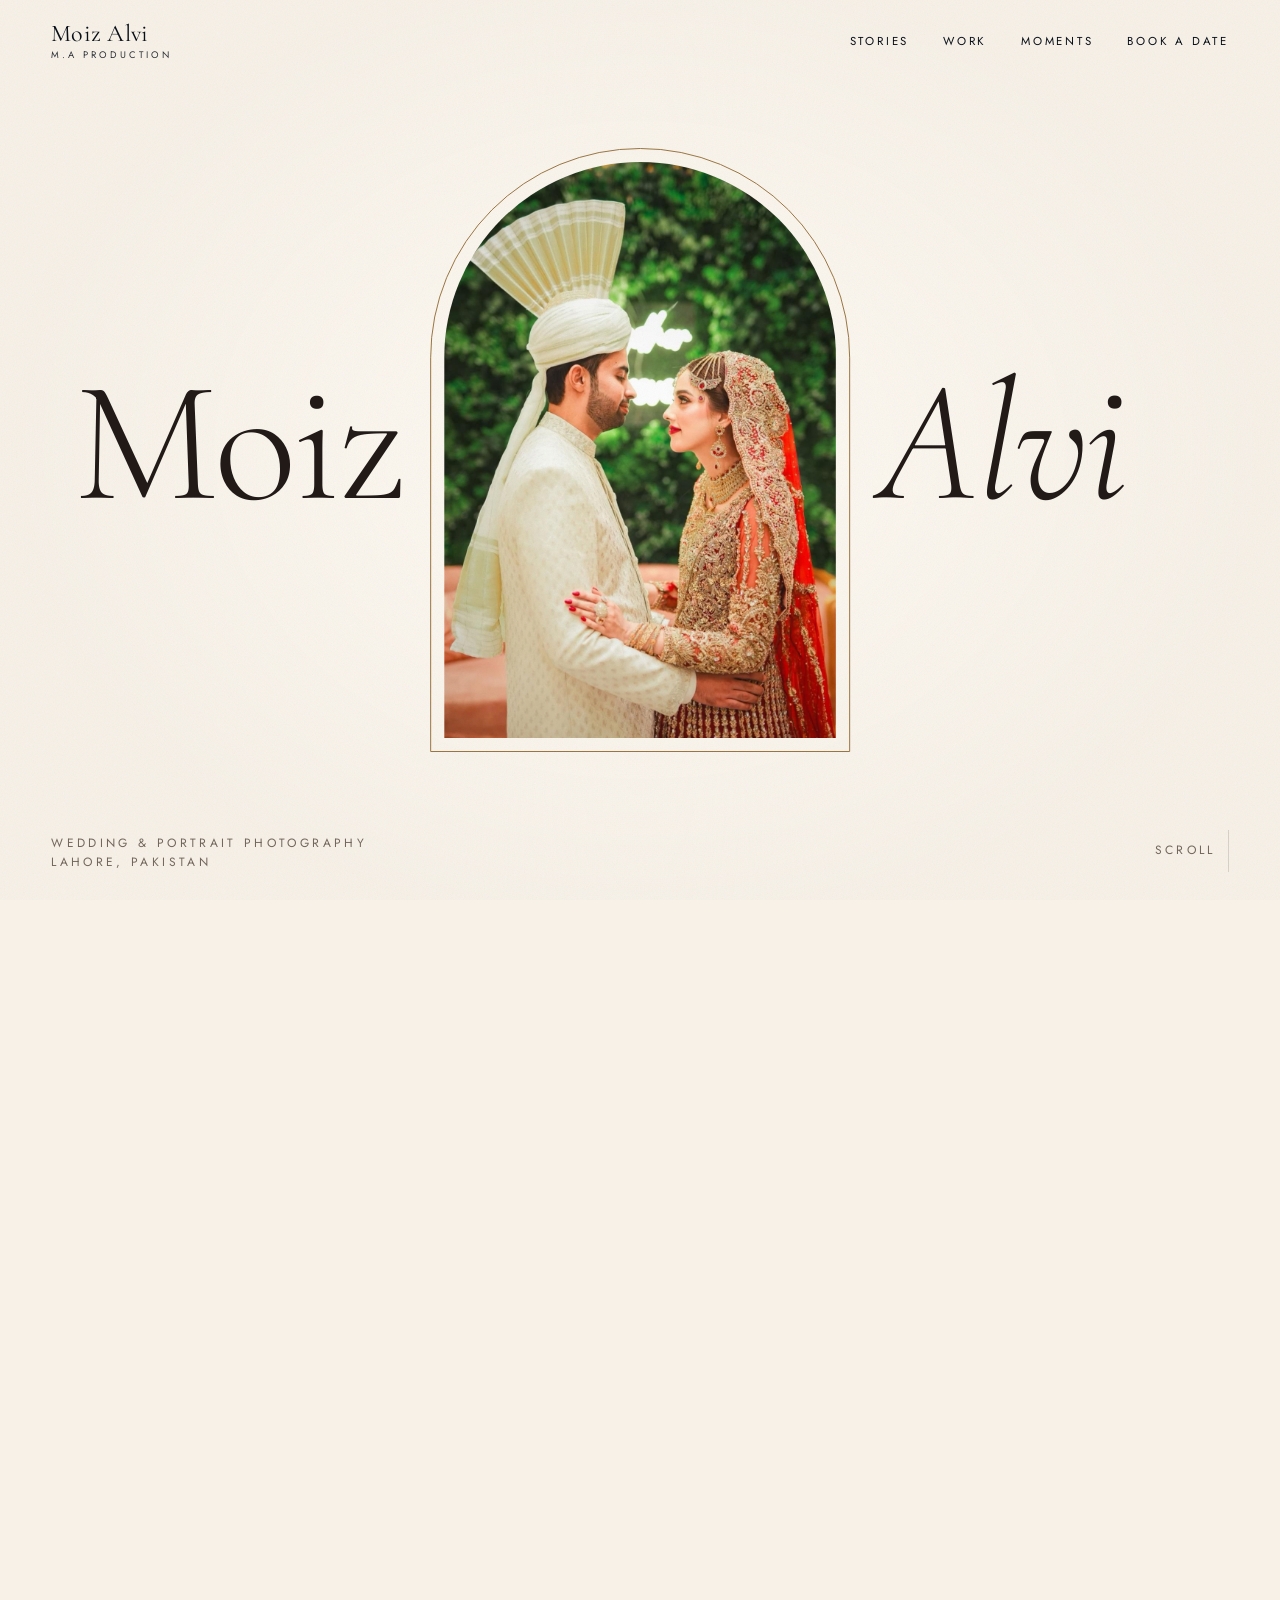
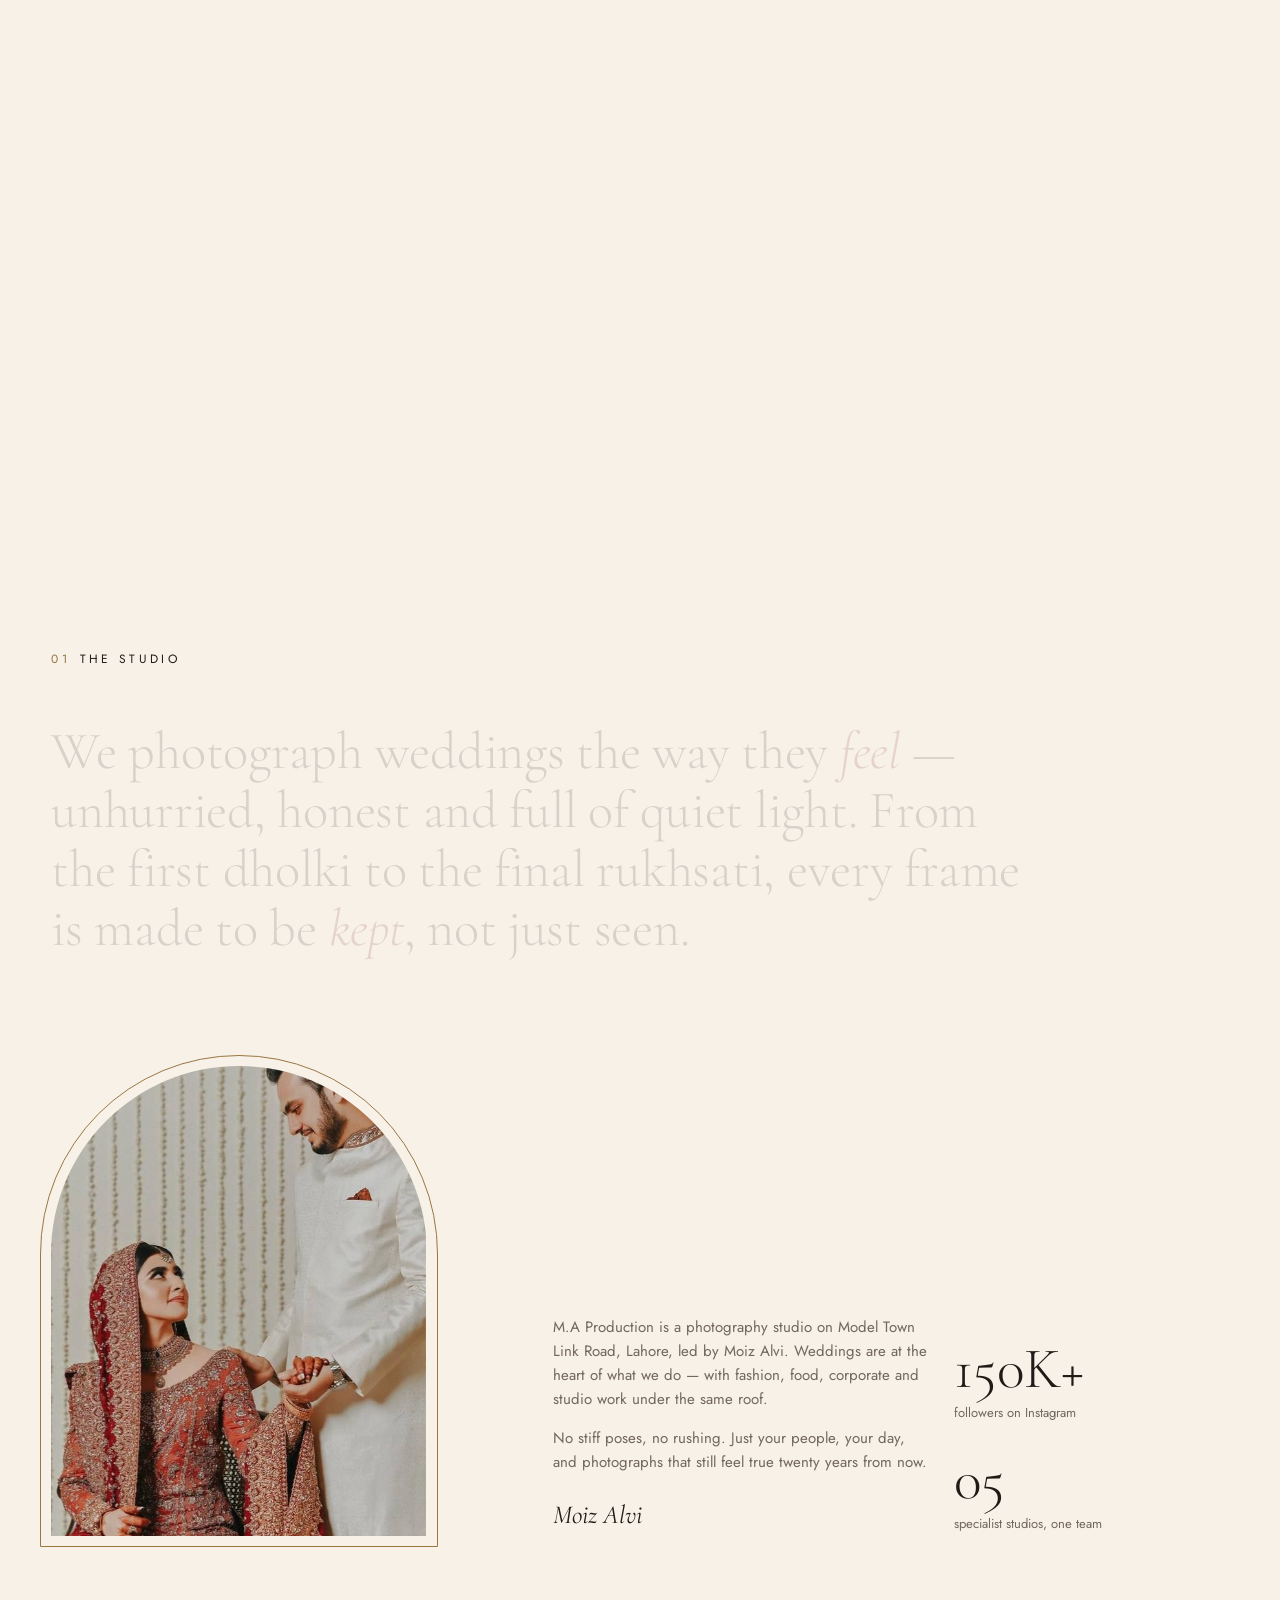
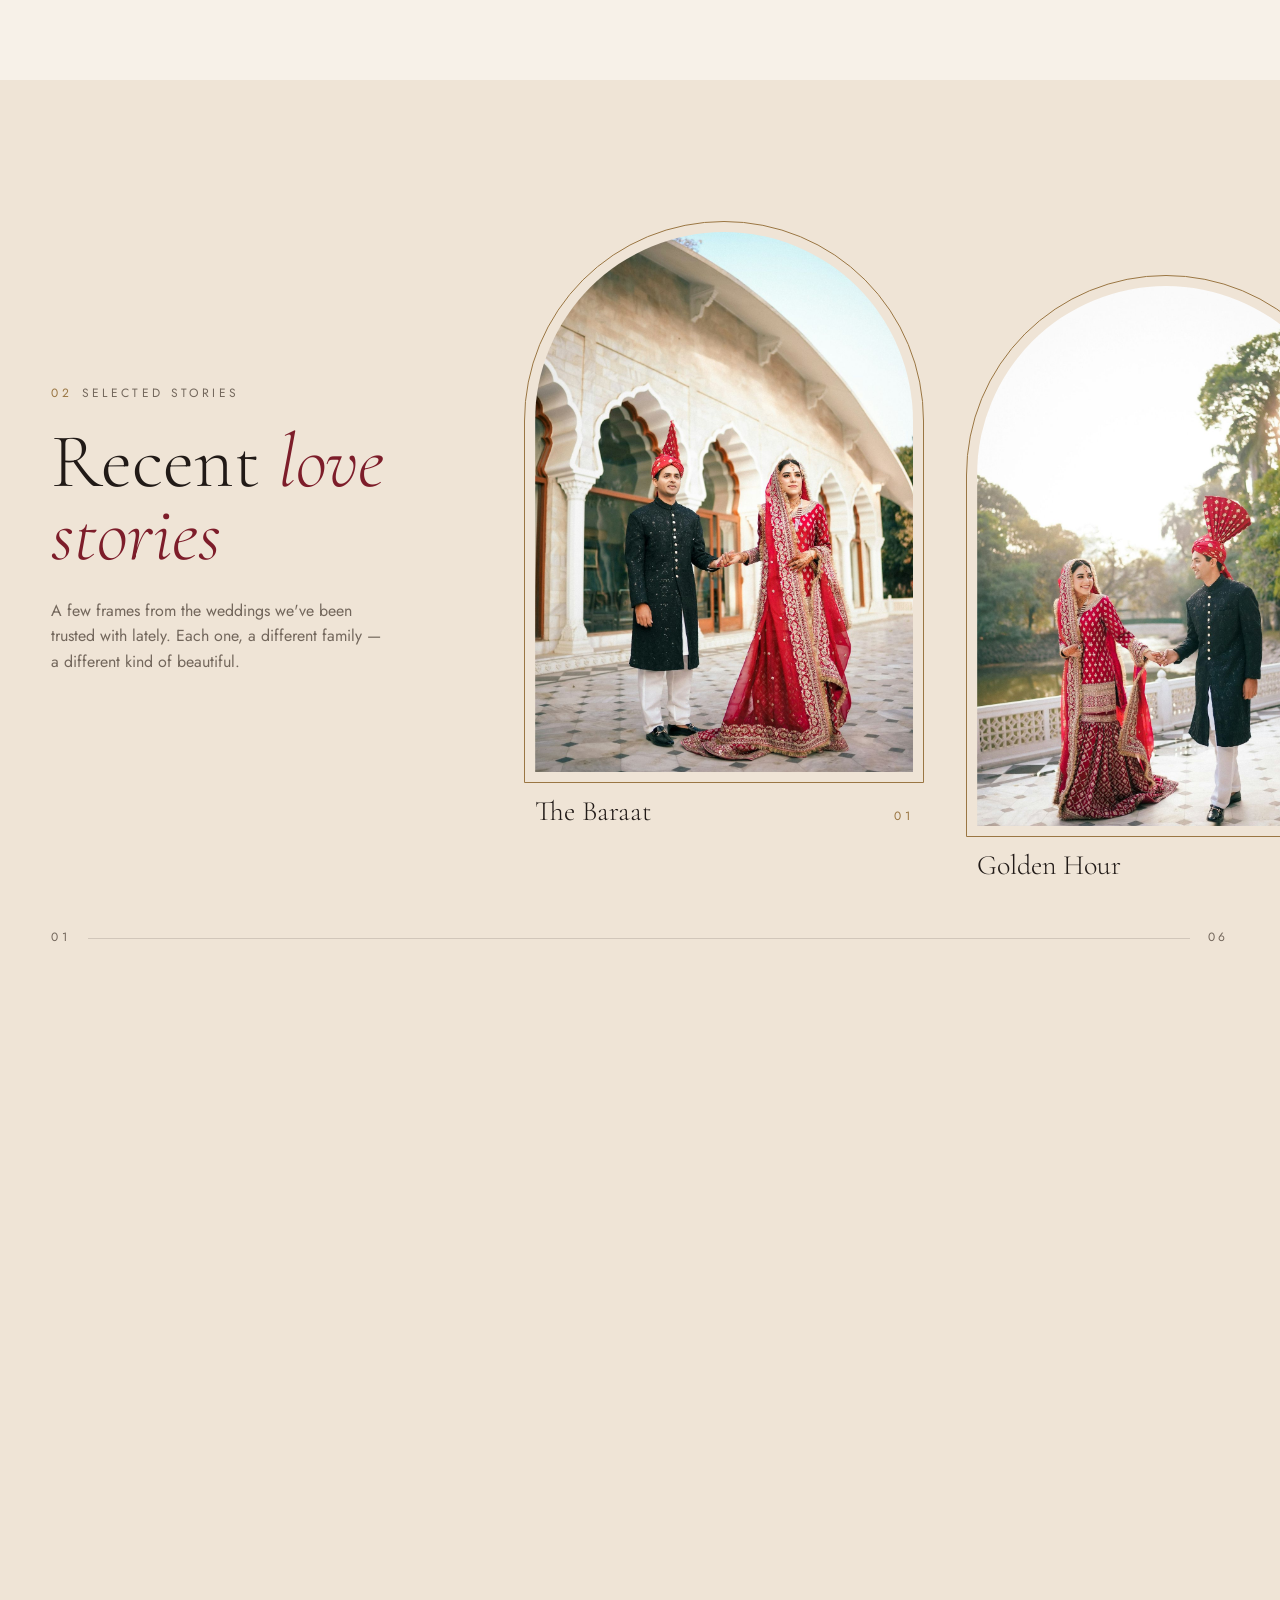
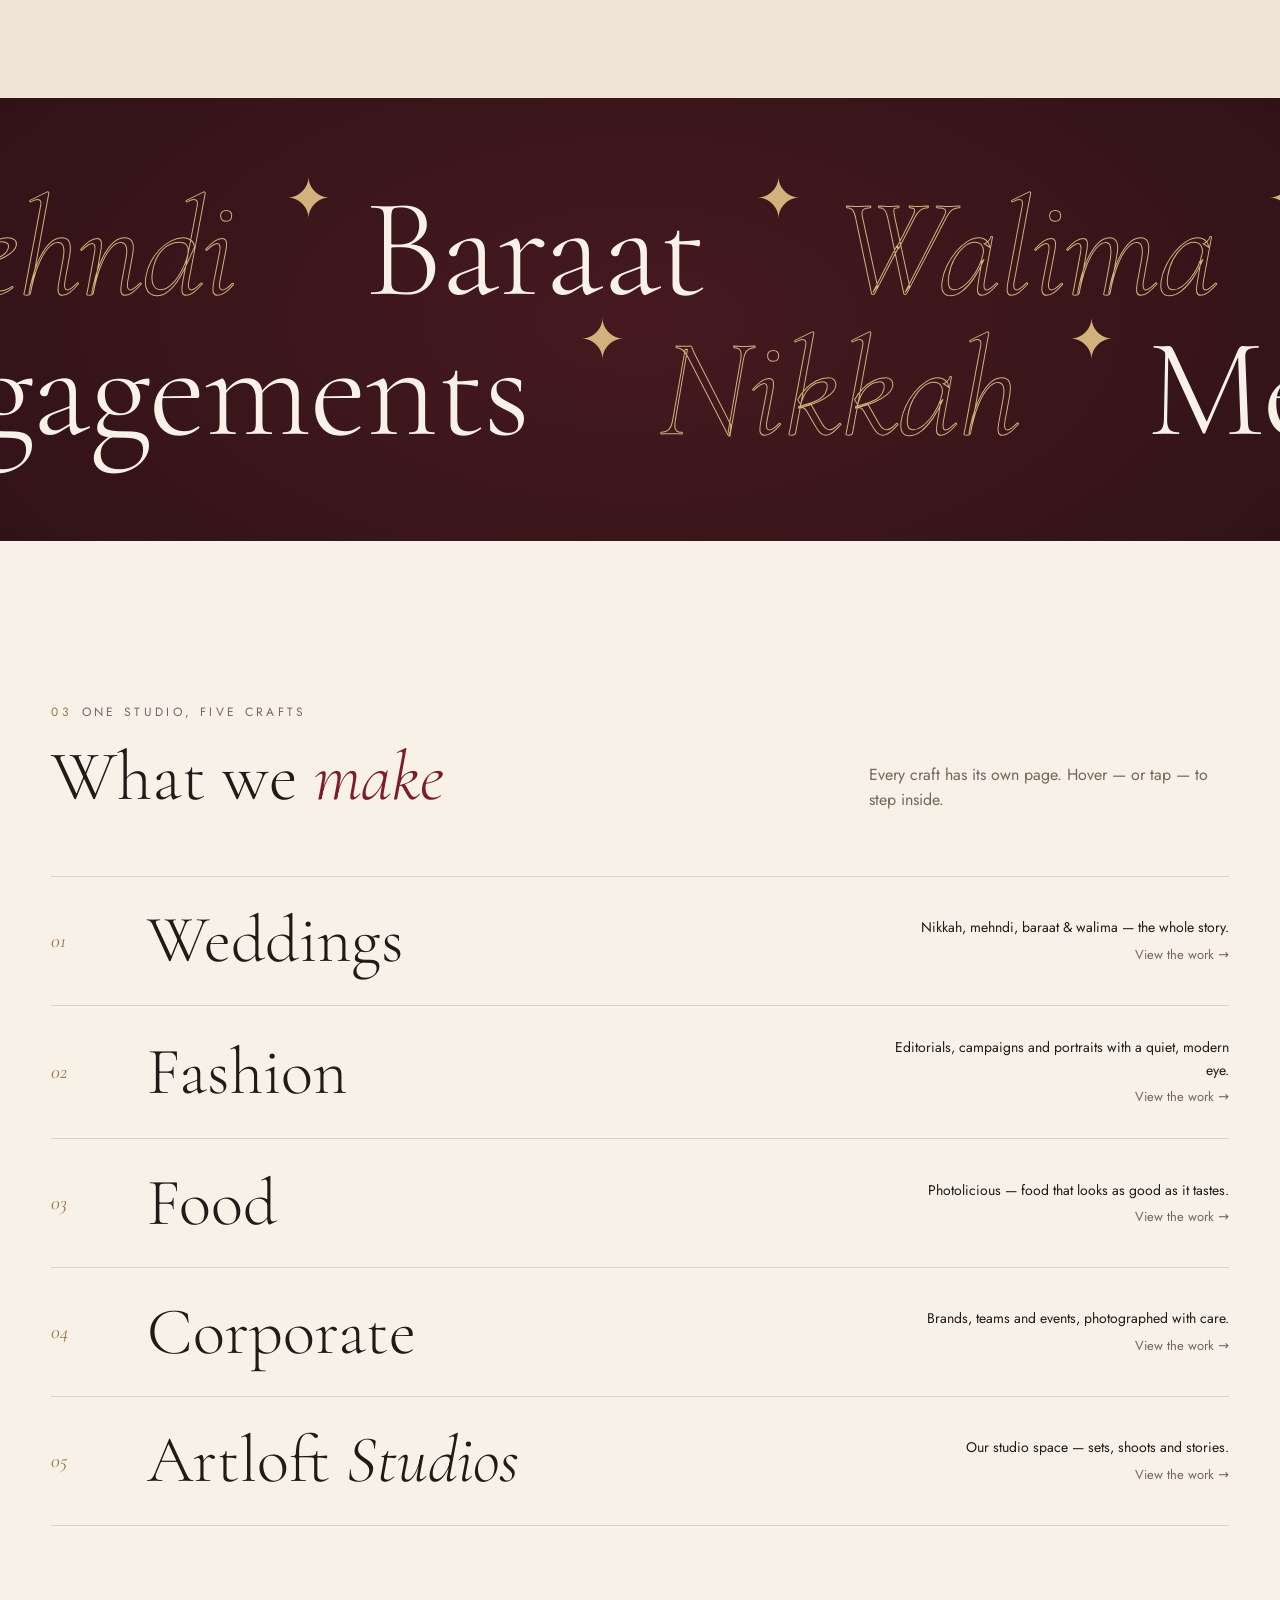
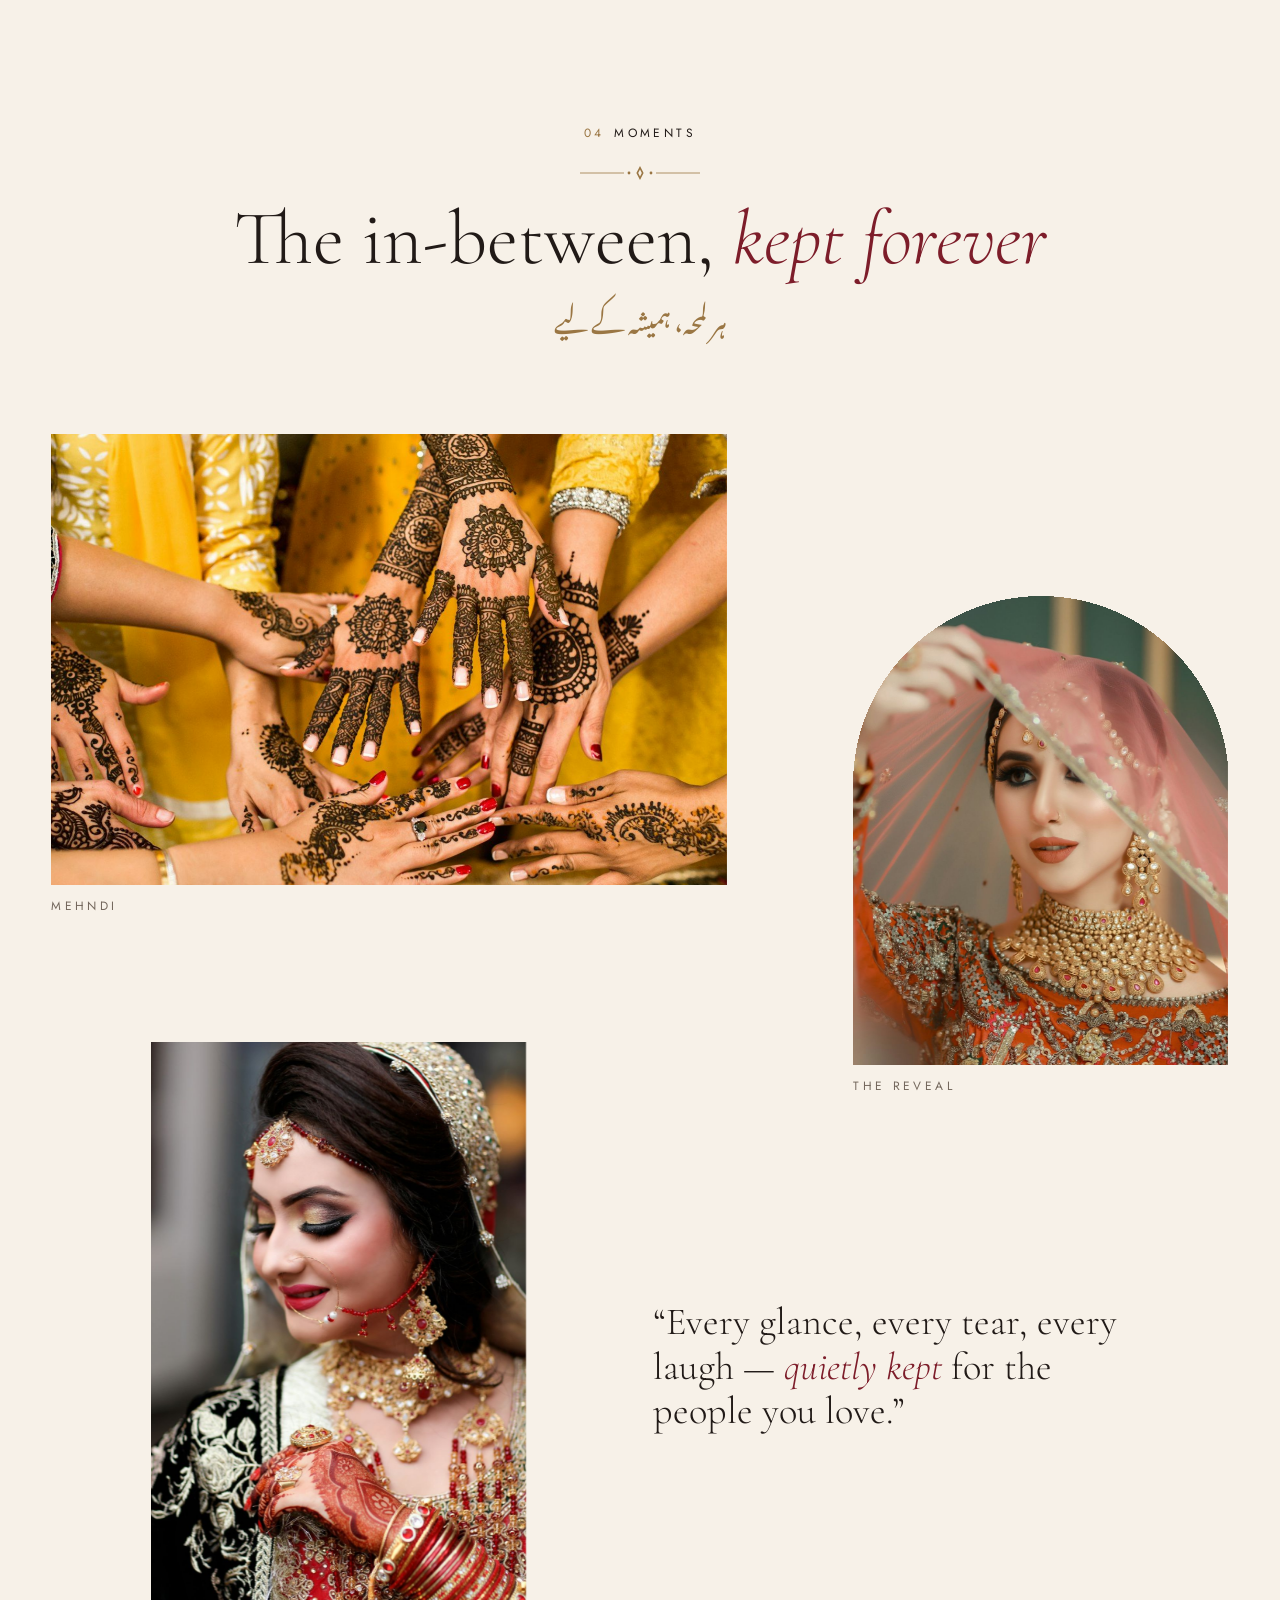
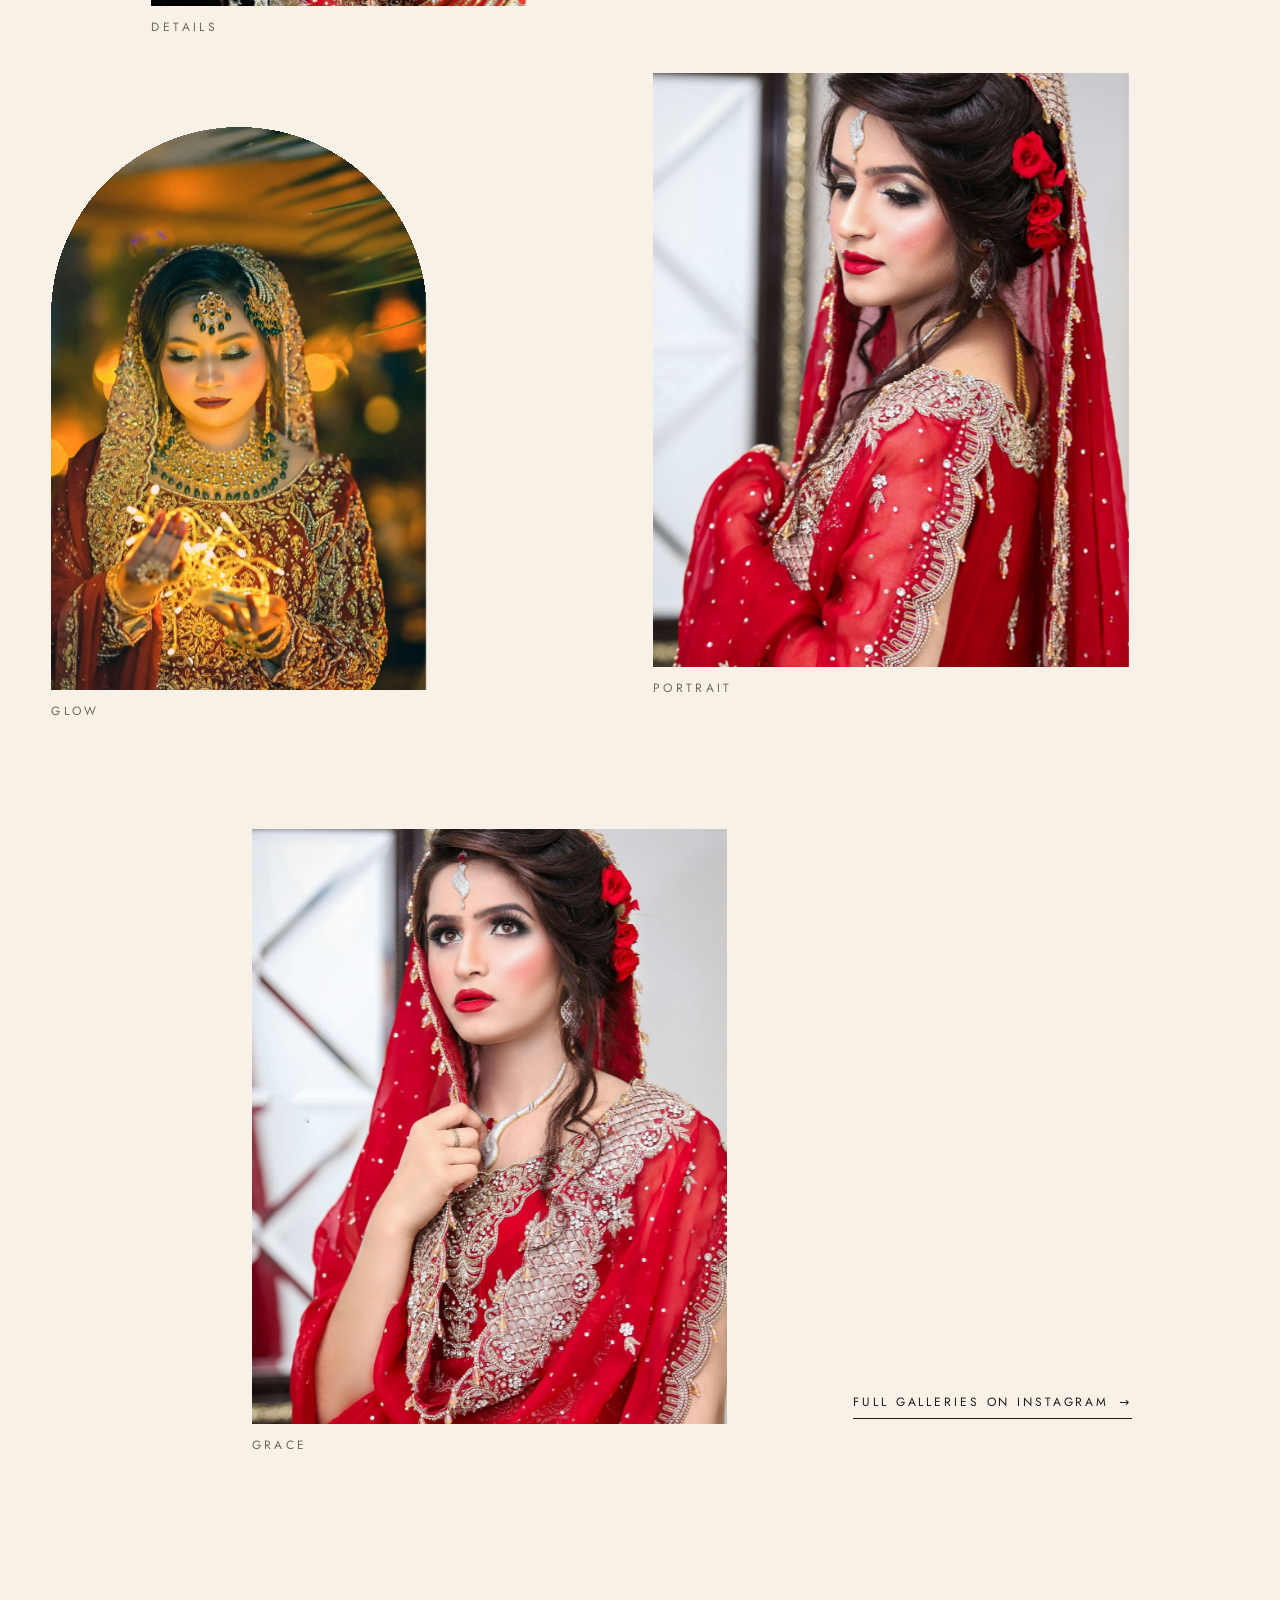
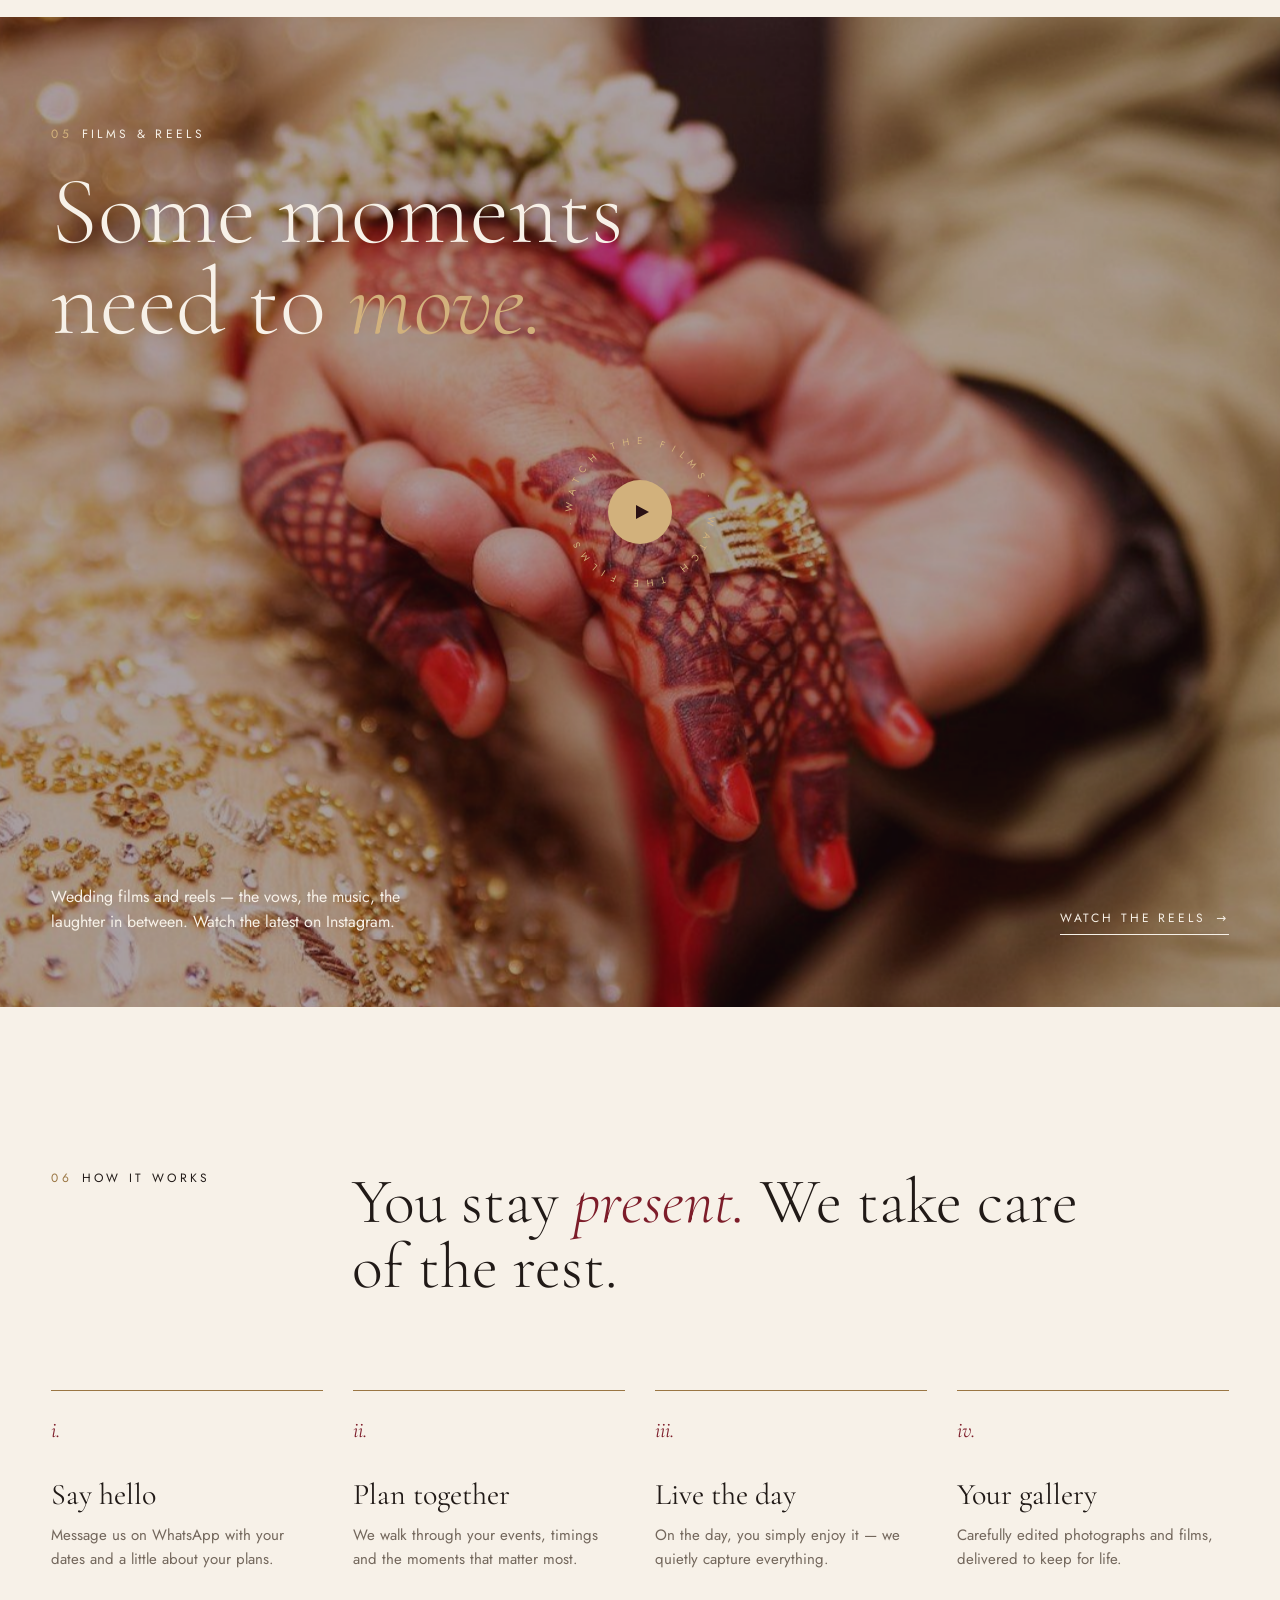
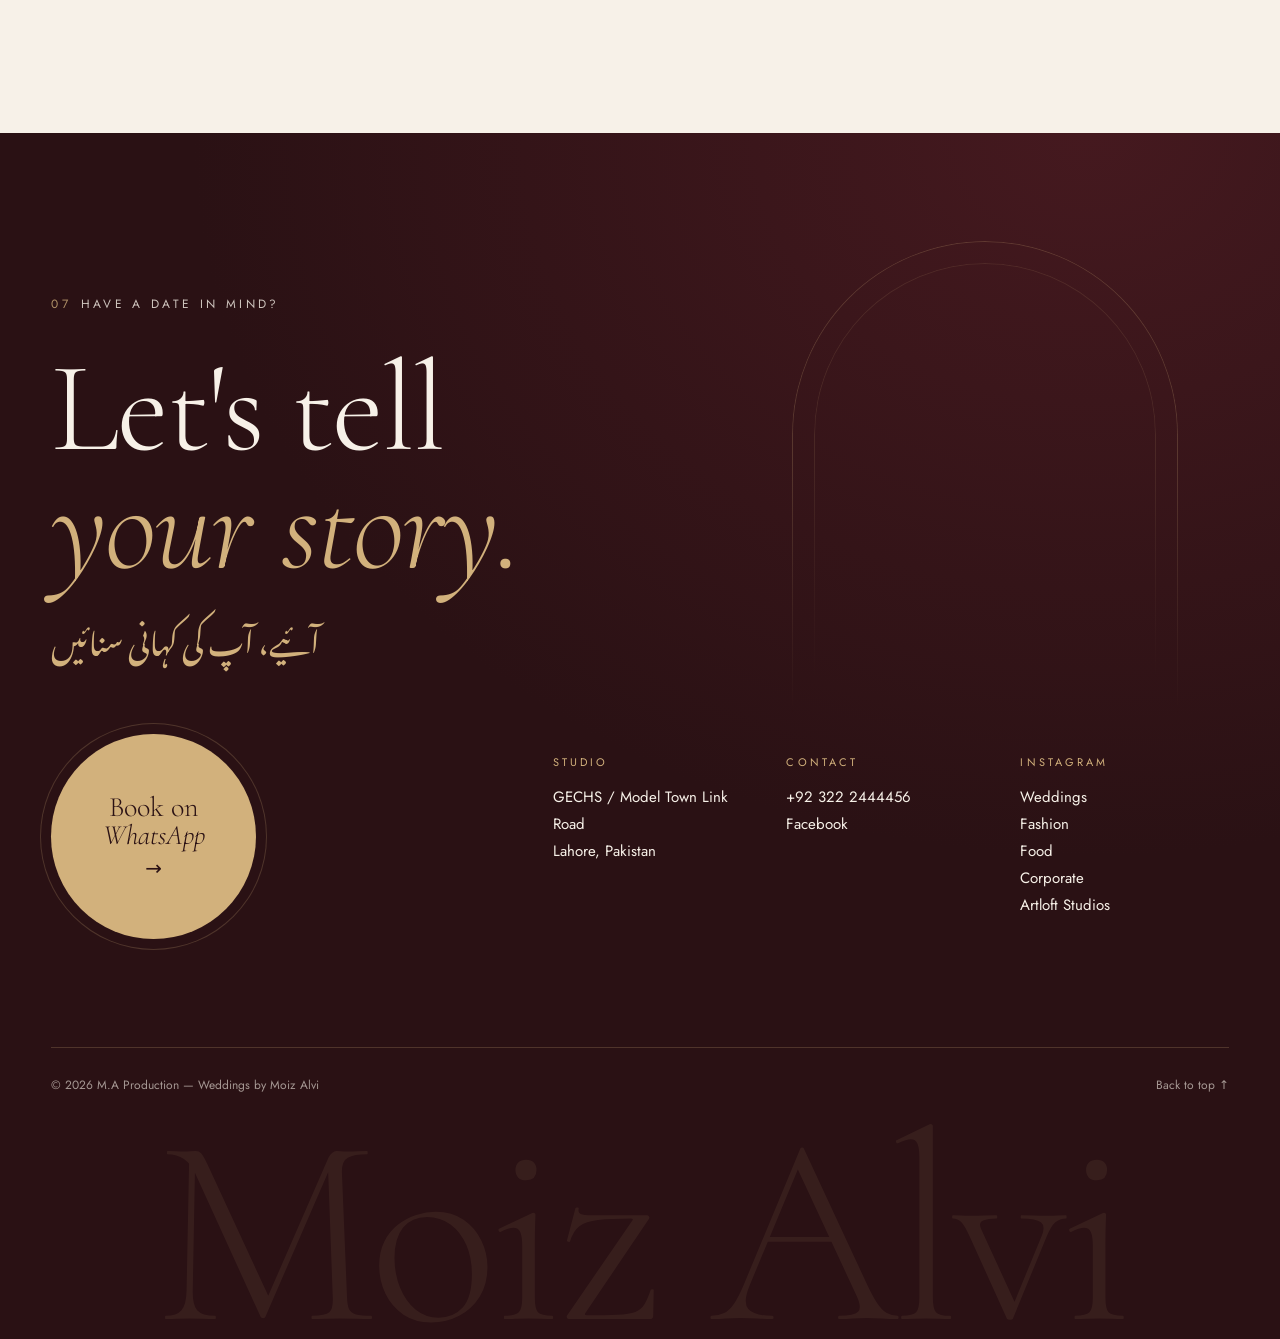
==== commit 70f9c3a2: "Add category pages with per-category themes - Five category pages (weddings, fashion, food, corporat" ====
--- a/index.html
+++ b/index.html
@@ -9,60 +9,20 @@
 <meta property="og:description" content="Stories of love, told in light. Wedding photography by M.A Production, Lahore.">
 <meta property="og:image" content="images/hero.jpg">
 <meta name="theme-color" content="#f7f1e8">
+<link rel="icon" href="data:image/svg+xml,%3Csvg xmlns='http://www.w3.org/2000/svg' viewBox='0 0 32 32'%3E%3Cpath d='M5 31V14.5a11 11 0 0 1 22 0V31z' fill='%237d1d2a'/%3E%3Cpath d='M9.5 31V15a6.5 6.5 0 0 1 13 0v16' fill='none' stroke='%23d2b17c' stroke-width='1.6'/%3E%3C/svg%3E">
+<!-- the intro loader plays once per visit; on later page loads in the same session it is skipped -->
+<script>try{if(sessionStorage.getItem('ma-intro'))document.documentElement.classList.add('seen')}catch(e){}</script>
 <link rel="preconnect" href="https://fonts.googleapis.com">
 <link rel="preconnect" href="https://fonts.gstatic.com" crossorigin>
 <link href="https://fonts.googleapis.com/css2?family=Cormorant+Garamond:ital,wght@0,300;0,400;0,500;1,300;1,400&family=Jost:wght@300;400;500&display=swap" rel="stylesheet">
 <!-- Urdu accents: subset to only the characters used on the page, so the Nastaliq font stays tiny -->
 <link href="https://fonts.googleapis.com/css2?family=Noto+Nastaliq+Urdu&display=swap&text=%20%D8%8C%D8%A2%D8%A6%D8%A7%D8%AD%D8%B1%D8%B2%D8%B3%D8%B4%D8%B9%D9%84%D9%85%D9%86%D9%88%D9%BE%DA%A9%DA%BA%DB%81%DB%8C%DB%92" rel="stylesheet">
+<link rel="stylesheet" href="assets/site.css">
 <style>
-:root{
-  --paper:#f7f1e8;
-  --paper-2:#efe4d6;
-  --ink:#211a17;
-  --ink-2:#2a2320;
-  --muted:#73675c;
-  --line:rgba(33,26,23,.14);
-  --accent:#7d1d2a;
-  --gold:#9a7643;
-  --gold-l:#d2b17c;
-  --wine:#2a1114;
-  --wine-2:#45191f;
-  --serif:"Cormorant Garamond",Georgia,serif;
-  --sans:"Jost",system-ui,sans-serif;
-  --urdu:"Noto Nastaliq Urdu",serif;
-  --ease:cubic-bezier(.77,0,.18,1);
-  --ease-out:cubic-bezier(.16,1,.3,1);
-  --gutter:clamp(16px,4vw,56px);
-}
-*{margin:0;padding:0;box-sizing:border-box}
-html{-webkit-text-size-adjust:100%}
-body{background:var(--paper);color:var(--ink);font-family:var(--sans);font-weight:300;font-size:16px;line-height:1.6;overflow-x:hidden;-webkit-font-smoothing:antialiased}
-body.is-loading{overflow:hidden}
-body::after{content:"";position:fixed;inset:0;z-index:60;pointer-events:none;opacity:.07;mix-blend-mode:multiply;background-image:url("data:image/svg+xml,%3Csvg xmlns='http://www.w3.org/2000/svg' width='160' height='160'%3E%3Cfilter id='n'%3E%3CfeTurbulence type='fractalNoise' baseFrequency='.9' numOctaves='2' stitchTiles='stitch'/%3E%3C/filter%3E%3Crect width='100%25' height='100%25' filter='url(%23n)'/%3E%3C/svg%3E")}
-.sr{position:absolute;width:1px;height:1px;overflow:hidden;clip:rect(0 0 0 0);white-space:nowrap}
-img{display:block;max-width:100%}
-a{color:inherit;text-decoration:none}
-button{font:inherit;color:inherit;background:none;border:0;cursor:pointer}
-::selection{background:var(--accent);color:var(--paper)}
-:focus-visible{outline:1px solid var(--accent);outline-offset:4px}
-
-.label{font-family:var(--sans);font-size:12px;font-weight:400;letter-spacing:.28em;text-transform:uppercase}
-.label .n{color:var(--gold);margin-right:.8em}
-.serif{font-family:var(--serif);font-weight:300}
-em{font-style:italic}
-.wrap{padding:0 var(--gutter)}
-.urdu{font-family:var(--urdu);font-weight:400;line-height:2.2}
-.orn{display:block;width:120px;height:16px;color:var(--gold)}
-
-/* Mughal-window arch: the 999px radius collapses to a perfect half-circle at any width */
-.arch{border-radius:999px 999px 0 0;isolation:isolate}
-/* thin gold frame that settles around the arch once the photo is revealed */
-.arch.lined{outline:1px solid transparent;outline-offset:24px;transition:outline-color 1.2s .5s,outline-offset 1.6s .5s var(--ease-out)}
-.arch.lined.in{outline-color:var(--gold);outline-offset:10px}
-
 /* ---------- loader ---------- */
 .loader{position:fixed;inset:0;z-index:100;background:radial-gradient(70% 60% at 50% 45%,var(--wine-2),var(--wine));color:var(--paper);display:flex;flex-direction:column;align-items:center;justify-content:center;transition:transform 1.1s var(--ease)}
 .loader.done{transform:translateY(-100%)}
+.seen .loader{display:none}
 .loader-name{font-family:var(--serif);font-weight:300;font-size:clamp(44px,8vw,96px);line-height:1;display:flex;overflow:hidden}
 .loader-name span{display:inline-block;transform:translateY(110%);animation:rise .9s var(--ease-out) forwards}
 .loader-name span.sp{width:.25em}
@@ -72,28 +32,6 @@
 .loader-bar i{position:absolute;inset:0;background:var(--gold-l);transform:scaleX(0);transform-origin:left;transition:transform .2s linear}
 @keyframes rise{to{transform:translateY(0)}}
 @keyframes fade{to{opacity:1}}
-
-/* ---------- nav ---------- */
-.nav{position:fixed;top:0;left:0;right:0;z-index:50;display:flex;justify-content:space-between;align-items:center;padding:22px var(--gutter);color:#fff;mix-blend-mode:difference;transition:transform .6s var(--ease)}
-.nav.hide{transform:translateY(-110%)}
-.brand{display:flex;flex-direction:column;line-height:1}
-.brand b{font-family:var(--serif);font-weight:400;font-size:24px;letter-spacing:.01em}
-.brand small{font-size:9.5px;letter-spacing:.32em;text-transform:uppercase;margin-top:5px;opacity:.85}
-.nav-links{display:flex;gap:34px;align-items:center}
-.nav-links a{font-size:11.5px;letter-spacing:.24em;text-transform:uppercase;position:relative;padding:4px 0}
-.nav-links a::after{content:"";position:absolute;left:0;right:0;bottom:0;height:1px;background:currentColor;transform:scaleX(0);transform-origin:right;transition:transform .5s var(--ease)}
-.nav-links a:hover::after{transform:scaleX(1);transform-origin:left}
-.menu-btn{display:none;font-size:11.5px;letter-spacing:.24em;text-transform:uppercase}
-
-.menu{position:fixed;inset:0;z-index:45;background:var(--wine);color:var(--paper);display:flex;flex-direction:column;justify-content:center;padding:0 var(--gutter);clip-path:inset(0 0 100% 0);transition:clip-path .9s var(--ease);visibility:hidden}
-.menu.open{clip-path:inset(0 0 0 0);visibility:visible}
-.menu a{font-family:var(--serif);font-weight:300;font-size:clamp(44px,12vw,72px);line-height:1.15;display:block;overflow:hidden}
-.menu a span{display:block;transform:translateY(100%);transition:transform .9s var(--ease-out)}
-.menu.open a span{transform:none}
-.menu a:nth-child(2) span{transition-delay:.06s}.menu a:nth-child(3) span{transition-delay:.12s}.menu a:nth-child(4) span{transition-delay:.18s}
-.menu a em{color:var(--gold-l)}
-.menu-foot{margin-top:48px;opacity:.6;display:flex;flex-direction:column;gap:6px}
-
 /* ---------- hero ---------- */
 .hero{position:relative;height:230vh}
 .hero-sticky{position:sticky;top:0;height:100vh;height:100svh;overflow:hidden;background:radial-gradient(50% 55% at 50% 50%,#fdf9f2,rgba(253,249,242,0))}
@@ -139,17 +77,6 @@
 .stat b{display:block;font-family:var(--serif);font-weight:300;font-size:clamp(44px,4.5vw,68px);line-height:1}
 .stat b i{font-style:normal}
 .stat span{color:var(--muted);font-size:13px}
-
-/* image reveal helper — the clip sits on the child so the observed .ir keeps a real size */
-.ir{position:relative;overflow:hidden}
-.ir > *{clip-path:inset(100% 0 0 0);transition:clip-path 1.4s var(--ease)}
-.ir.in > *{clip-path:inset(0 0 0 0)}
-.ir .px{position:absolute;inset:-12% 0;will-change:transform}
-.ir img{width:100%;height:100%;object-fit:cover;transform:scale(1.25);transition:transform 1.8s var(--ease-out),clip-path 1.4s var(--ease)}
-.ir.in img{transform:scale(1)}
-.rv{opacity:0;transform:translateY(30px);transition:opacity 1.1s var(--ease-out),transform 1.1s var(--ease-out)}
-.rv.in{opacity:1;transform:none}
-
 /* ---------- stories (horizontal) ---------- */
 .stories{position:relative;background:var(--paper-2)}
 .stories-sticky{position:sticky;top:0;height:100vh;height:100svh;overflow:hidden;display:flex;align-items:center}
@@ -198,7 +125,9 @@
 .svc .thumb{display:none}
 .svc .arrow{display:inline-block;transition:transform .6s var(--ease)}
 .svc a:hover h3{transform:translateX(2.4vw);color:var(--accent)}
-.svc a:hover .arrow{transform:translate(4px,-4px)}
+.svc a:hover .arrow{transform:translateX(6px)}
+/* until a category has its cover.jpg, the preview shows the monogram on maroon */
+.svc-preview::before{content:"M·A";position:absolute;inset:0;display:flex;align-items:center;justify-content:center;font-family:var(--serif);font-style:italic;font-weight:300;font-size:64px;color:var(--gold-l);background:radial-gradient(80% 70% at 50% 35%,var(--wine-2),var(--wine))}
 .svc-preview{position:fixed;left:0;top:0;width:280px;height:360px;pointer-events:none;z-index:40;overflow:hidden;border-radius:999px 999px 0 0;isolation:isolate;opacity:0;transform:scale(.6);transition:opacity .4s,transform .6s var(--ease-out)}
 .svc-preview.on{opacity:1;transform:scale(1)}
 .svc-preview img{position:absolute;inset:0;width:100%;height:100%;object-fit:cover;opacity:0;transform:scale(1.15);transition:opacity .5s,transform 1s var(--ease-out)}
@@ -224,9 +153,6 @@
 .m6{grid-column:3/8;margin-top:12vh}.m6 .ir{aspect-ratio:4/5}
 .m-more{grid-column:9/13;align-self:end;padding-bottom:4vh}
 .m figcaption{margin-top:12px;color:var(--muted)}
-.text-link{display:inline-flex;gap:10px;align-items:center;border-bottom:1px solid var(--ink);padding-bottom:6px;font-size:12px;letter-spacing:.24em;text-transform:uppercase;font-weight:400}
-.text-link .arrow{transition:transform .5s var(--ease)}
-.text-link:hover .arrow{transform:translateX(6px)}
 
 /* ---------- films ---------- */
 .films{position:relative;height:110vh;overflow:hidden;color:var(--paper);background:var(--wine)}
@@ -234,6 +160,7 @@
 .films .px img{width:100%;height:100%;object-fit:cover;opacity:.6}
 .films::before{content:"";position:absolute;inset:0;background:linear-gradient(180deg,rgba(42,17,20,.7),rgba(42,17,20,0) 45%,rgba(42,17,20,.8))}
 .films h2 em{color:var(--gold-l)}
+.films .label .n{color:var(--gold-l)}
 .films-in{position:relative;height:100%;display:flex;flex-direction:column;justify-content:space-between;padding:12vh var(--gutter) 8vh}
 .films h2{font-family:var(--serif);font-weight:300;font-size:clamp(48px,7.5vw,128px);line-height:.95;max-width:900px}
 .films-bottom{display:flex;justify-content:space-between;align-items:flex-end;gap:24px;flex-wrap:wrap}
@@ -257,65 +184,8 @@
 .step .num{font-family:var(--serif);font-style:italic;font-size:22px;color:var(--accent)}
 .step h3{font-family:var(--serif);font-weight:400;font-size:30px;line-height:1.1;margin:30px 0 12px}
 .step p{color:var(--muted);font-size:15px}
-
-/* ---------- contact ---------- */
-.contact{background:radial-gradient(70% 60% at 85% 0%,var(--wine-2),rgba(69,25,31,0)),var(--wine);color:var(--paper);padding:18vh var(--gutter) 0;position:relative;overflow:hidden}
-/* two faint gold archways standing behind the heading */
-.contact::before,.contact::after{content:"";position:absolute;top:12vh;right:8vw;width:min(30vw,420px);aspect-ratio:3/4.2;border:1px solid rgba(210,177,124,.22);border-bottom:0;border-radius:999px 999px 0 0;pointer-events:none;-webkit-mask-image:linear-gradient(#000 40%,transparent 88%);mask-image:linear-gradient(#000 40%,transparent 88%)}
-.contact::after{top:calc(12vh + 22px);right:calc(8vw + 22px);width:calc(min(30vw,420px) - 44px);border-color:rgba(210,177,124,.12)}
-.contact > *{position:relative;z-index:1}
-.contact .label{opacity:.8}
-.contact .label .n,.films .label .n{color:var(--gold-l)}
-.contact h2{font-family:var(--serif);font-weight:300;font-size:clamp(56px,10vw,170px);line-height:.92;letter-spacing:-.015em;margin:4vh 0 2vh}
-.contact h2 em{color:var(--gold-l)}
-.contact-urdu{color:var(--gold-l);font-size:clamp(22px,2.4vw,34px);margin-bottom:7vh;width:fit-content}
-.contact-row{display:grid;grid-template-columns:repeat(12,1fr);gap:2vw;align-items:center;padding-bottom:12vh;border-bottom:1px solid rgba(210,177,124,.2)}
-.cta-circle{grid-column:1/5;width:clamp(170px,16vw,220px);height:clamp(170px,16vw,220px);border-radius:50%;background:var(--gold-l);color:var(--wine);display:flex;align-items:center;justify-content:center;text-align:center;flex-direction:column;gap:4px;transition:transform .5s var(--ease-out),background .5s;box-shadow:0 0 0 10px var(--wine),0 0 0 11px rgba(210,177,124,.45)}
-.cta-circle .serif{font-size:28px;line-height:1}
-.cta-circle:hover{background:#e6cb9c}
-.info{grid-column:6/13;display:grid;grid-template-columns:repeat(3,1fr);gap:32px 2vw}
-.info h4{font-weight:400;font-size:11px;letter-spacing:.28em;text-transform:uppercase;color:var(--gold-l);margin-bottom:12px}
-.info p,.info a{font-size:15px;line-height:1.8}
-.info a{display:block;width:fit-content;background:linear-gradient(currentColor,currentColor) 0 100%/0 1px no-repeat;transition:background-size .5s var(--ease)}
-.info a:hover{background-size:100% 1px}
-.foot{display:flex;justify-content:space-between;align-items:center;padding:28px 0 34px;font-size:12px;opacity:.6;gap:16px;flex-wrap:wrap}
-.foot a:hover{opacity:1}
-.big-mark{font-family:var(--serif);font-weight:300;font-size:21vw;line-height:.78;letter-spacing:-.03em;text-align:center;color:var(--gold-l);opacity:.08;white-space:nowrap;margin:0 calc(var(--gutter)*-1);user-select:none;pointer-events:none}
-
-/* ---------- whatsapp ---------- */
-.wa{position:fixed;right:var(--gutter);bottom:24px;z-index:40;width:54px;height:54px;border-radius:50%;background:#fff;color:#000;mix-blend-mode:difference;display:flex;align-items:center;justify-content:center;transform:scale(0);transition:transform .6s var(--ease-out)}
-.wa.on{transform:scale(1)}
-.wa:hover{transform:scale(1.08)}
-.wa svg{width:24px;height:24px;fill:currentColor}
-
-/* ---------- lightbox ---------- */
-.lb{position:fixed;inset:0;z-index:90;background:rgba(36,14,17,.97);display:flex;align-items:center;justify-content:center;opacity:0;visibility:hidden;transition:opacity .5s,visibility .5s}
-.lb.open{opacity:1;visibility:visible}
-.lb img{max-width:88vw;max-height:84vh;object-fit:contain;transform:scale(.96);transition:transform .7s var(--ease-out),opacity .3s}
-.lb.open img{transform:none}
-.lb button{position:absolute;color:var(--paper);font-size:11px;letter-spacing:.28em;text-transform:uppercase;padding:14px}
-.lb .x{top:16px;right:calc(var(--gutter) - 14px)}
-.lb .prev{left:calc(var(--gutter) - 14px);top:50%;transform:translateY(-50%)}
-.lb .next{right:calc(var(--gutter) - 14px);top:50%;transform:translateY(-50%)}
-.lb .count{position:absolute;bottom:24px;left:0;right:0;text-align:center;color:var(--paper);opacity:.6}
-
-/* ---------- cursor ---------- */
-.cursor,.cursor-ring{position:fixed;left:0;top:0;pointer-events:none;z-index:99;border-radius:50%;display:none}
-.has-cursor .cursor,.has-cursor .cursor-ring{display:block;opacity:0}
-.has-cursor.cursor-live .cursor,.has-cursor.cursor-live .cursor-ring{opacity:1}
-.has-cursor,.has-cursor *{cursor:none!important}
-.cursor{width:8px;height:8px;margin:-4px 0 0 -4px;background:#fff;mix-blend-mode:difference}
-.cursor-ring{width:38px;height:38px;margin:-19px 0 0 -19px;border:1px solid rgba(255,255,255,.7);mix-blend-mode:difference;display:none;align-items:center;justify-content:center;transition:width .5s var(--ease-out),height .5s var(--ease-out),margin .5s var(--ease-out),background .4s,border-color .4s,opacity .3s}
-.has-cursor .cursor-ring{display:flex}
-.cursor-ring span{font-size:10px;letter-spacing:.22em;text-transform:uppercase;color:var(--paper);opacity:0;transition:opacity .3s}
-.cursor-ring.big{width:92px;height:92px;margin:-46px 0 0 -46px;background:var(--accent);border-color:var(--accent);mix-blend-mode:normal}
-.cursor-ring.big span{opacity:1}
-.cursor-ring.hide{opacity:0}
-
 /* ---------- responsive ---------- */
 @media (max-width:899px){
-  .nav-links{display:none}
-  .menu-btn{display:block}
   .hero{height:200vh}
   .intro{padding:16vh var(--gutter) 12vh}
   .statement{grid-column:1/-1}
@@ -339,7 +209,7 @@
   .svc .num{grid-column:1;grid-row:1}
   .svc h3{grid-column:1;grid-row:2}
   .svc .meta{grid-column:1;grid-row:3;text-align:left;align-items:flex-start;margin-top:6px}
-  .svc .thumb{display:block;grid-column:2;grid-row:1/4;width:84px;height:110px;object-fit:cover;border-radius:999px 999px 0 0}
+  .svc .thumb{display:block;grid-column:2;grid-row:1/4;width:84px;height:110px;object-fit:cover;border-radius:999px 999px 0 0;background:var(--wine)}
   .svc a:hover h3{transform:none}
   .mgrid{grid-template-columns:1fr 1fr;gap:16px}
   .m1,.mq,.m-more,.m5{grid-column:1/-1}
@@ -352,11 +222,6 @@
   .process-head{grid-template-columns:1fr;gap:20px}
   .process-head .label,.process-head h2{grid-column:1}
   .steps{grid-template-columns:1fr 1fr;gap:40px 20px}
-  .contact::before{top:8vh;right:-14vw;width:62vw}
-  .contact::after{top:calc(8vh + 18px);right:calc(-14vw + 18px);width:calc(62vw - 36px)}
-  .contact-row{grid-template-columns:1fr;gap:56px}
-  .cta-circle,.info{grid-column:1}
-  .info{grid-template-columns:1fr 1fr}
 }
 /* portrait screens (phones, tablets): name stacks above and below the photo */
 @media (max-width:899px), (max-aspect-ratio:11/10){
@@ -368,11 +233,9 @@
 @media (max-width:520px){
   .scroll-cue{display:none!important}
   .steps{grid-template-columns:1fr}
-  .info{grid-template-columns:1fr}
   .play{width:140px;height:140px;margin:-70px 0 0 -70px}
 }
 @media (prefers-reduced-motion:reduce){
-  *,*::before,*::after{animation-duration:.01ms!important;animation-iteration-count:1!important;transition-duration:.01ms!important;transition-delay:0s!important}
   .hero{height:100vh}
   .statement .w{opacity:1}
 }
@@ -394,7 +257,7 @@
   <a class="brand" href="#top" aria-label="Moiz Alvi — home"><b>Moiz Alvi</b><small>M.A Production</small></a>
   <nav class="nav-links" aria-label="Main">
     <a href="#stories">Stories</a>
-    <a href="#services">Studio</a>
+    <a href="#services">Work</a>
     <a href="#moments">Moments</a>
     <a href="#contact">Book a date</a>
   </nav>
@@ -403,7 +266,7 @@
 
 <div class="menu" id="menu">
   <a href="#stories"><span>Stories</span></a>
-  <a href="#services"><span>Studio</span></a>
+  <a href="#services"><span>Work</span></a>
   <a href="#moments"><span>Moments</span></a>
   <a href="#contact"><span><em>Book a date</em></span></a>
   <div class="menu-foot label"><span>Model Town Link Road, Lahore</span><span>+92 322 2444456</span></div>
@@ -507,33 +370,33 @@
 <section class="services" id="services">
   <div class="services-head">
     <div><p class="label rv"><span class="n">03</span>One Studio, Five Crafts</p><h2 class="rv">What we <em>make</em></h2></div>
-    <p class="rv">Every craft has its own home on Instagram. Hover — or tap — to step inside.</p>
+    <p class="rv">Every craft has its own page. Hover — or tap — to step inside.</p>
   </div>
   <ul class="svc" id="svc">
-    <li class="rv"><a href="https://www.instagram.com/weddings_by_moiz_alvi/" target="_blank" rel="noopener" data-img="0">
+    <li class="rv"><a href="weddings.html" data-img="0">
       <span class="num">01</span><h3>Weddings</h3>
-      <span class="meta"><span class="desc">Nikkah, mehndi, baraat &amp; walima — the whole story.</span><span class="handle">@weddings_by_moiz_alvi <span class="arrow">↗</span></span></span>
-      <img class="thumb" src="images/cat-weddings.jpg" alt="" loading="lazy"></a></li>
-    <li class="rv"><a href="https://www.instagram.com/moizalvi.official/" target="_blank" rel="noopener" data-img="1">
+      <span class="meta"><span class="desc">Nikkah, mehndi, baraat &amp; walima — the whole story.</span><span class="handle">View the work <span class="arrow">→</span></span></span>
+      <img class="thumb" src="images/weddings/cover.jpg" alt="" loading="lazy"></a></li>
+    <li class="rv"><a href="fashion.html" data-img="1">
       <span class="num">02</span><h3>Fashion</h3>
-      <span class="meta"><span class="desc">Editorials, campaigns and portraits with a quiet, modern eye.</span><span class="handle">@moizalvi.official <span class="arrow">↗</span></span></span>
-      <img class="thumb" src="images/cat-fashion.jpg" alt="" loading="lazy"></a></li>
-    <li class="rv"><a href="https://www.instagram.com/photolicious9/" target="_blank" rel="noopener" data-img="2">
+      <span class="meta"><span class="desc">Editorials, campaigns and portraits with a quiet, modern eye.</span><span class="handle">View the work <span class="arrow">→</span></span></span>
+      <img class="thumb" src="images/fashion/cover.jpg" alt="" loading="lazy"></a></li>
+    <li class="rv"><a href="food.html" data-img="2">
       <span class="num">03</span><h3>Food</h3>
-      <span class="meta"><span class="desc">Photolicious — food that looks as good as it tastes.</span><span class="handle">@photolicious9 <span class="arrow">↗</span></span></span>
-      <img class="thumb" src="images/cat-food.jpg" alt="" loading="lazy"></a></li>
-    <li class="rv"><a href="https://www.instagram.com/moizalvi.co/" target="_blank" rel="noopener" data-img="3">
+      <span class="meta"><span class="desc">Photolicious — food that looks as good as it tastes.</span><span class="handle">View the work <span class="arrow">→</span></span></span>
+      <img class="thumb" src="images/food/cover.jpg" alt="" loading="lazy"></a></li>
+    <li class="rv"><a href="corporate.html" data-img="3">
       <span class="num">04</span><h3>Corporate</h3>
-      <span class="meta"><span class="desc">Brands, teams and events, photographed with care.</span><span class="handle">@moizalvi.co <span class="arrow">↗</span></span></span>
-      <img class="thumb" src="images/cat-corporate.jpg" alt="" loading="lazy"></a></li>
-    <li class="rv"><a href="https://www.instagram.com/artloft_studios/" target="_blank" rel="noopener" data-img="4">
+      <span class="meta"><span class="desc">Brands, teams and events, photographed with care.</span><span class="handle">View the work <span class="arrow">→</span></span></span>
+      <img class="thumb" src="images/corporate/cover.jpg" alt="" loading="lazy"></a></li>
+    <li class="rv"><a href="studio.html" data-img="4">
       <span class="num">05</span><h3>Artloft <em>Studios</em></h3>
-      <span class="meta"><span class="desc">Our studio space — sets, shoots and stories.</span><span class="handle">@artloft_studios <span class="arrow">↗</span></span></span>
-      <img class="thumb" src="images/cat-studio.jpg" alt="" loading="lazy"></a></li>
+      <span class="meta"><span class="desc">Our studio space — sets, shoots and stories.</span><span class="handle">View the work <span class="arrow">→</span></span></span>
+      <img class="thumb" src="images/studio/cover.jpg" alt="" loading="lazy"></a></li>
   </ul>
 </section>
 <div class="svc-preview" id="svcPreview" aria-hidden="true">
-  <img src="images/cat-weddings.jpg" alt=""><img src="images/cat-fashion.jpg" alt=""><img src="images/cat-food.jpg" alt=""><img src="images/cat-corporate.jpg" alt=""><img src="images/cat-studio.jpg" alt="">
+  <img src="images/weddings/cover.jpg" alt=""><img src="images/fashion/cover.jpg" alt=""><img src="images/food/cover.jpg" alt=""><img src="images/corporate/cover.jpg" alt=""><img src="images/studio/cover.jpg" alt="">
 </div>
 
 <!-- MOMENTS -->
@@ -648,7 +511,9 @@
     document.body.classList.remove('is-loading');
     setTimeout(() => document.body.classList.add('is-ready'), reduced ? 0 : 350);
   };
-  if (reduced) { $('.loader').style.display = 'none'; finishLoad(); }
+  const seen = document.documentElement.classList.contains('seen');
+  try { sessionStorage.setItem('ma-intro', '1'); } catch (e) {}
+  if (reduced || seen) { $('.loader').style.display = 'none'; finishLoad(); }
   else {
     let n = 0, loaded = false;
     const heroImg = $('#heroFrame img');
@@ -854,6 +719,11 @@
 
   /* ---------- services hover preview ---------- */
   const prev = $('#svcPreview'), prevImgs = $$('img', prev);
+  // a category without its cover.jpg yet keeps the maroon fallback instead of a broken-image icon
+  $$('#svc .thumb').concat(prevImgs).forEach(img => {
+    const blank = () => { img.src = '[data-uri]'; };
+    if (img.complete && !img.naturalWidth) blank(); else img.addEventListener('error', blank, { once: true });
+  });
   let px = vw / 2, py = vh / 2, mx = px, my = py;
   if (finePointer) {
     $$('#svc a').forEach(a => {
--- a/assets/site.css
+++ b/assets/site.css
@@ -0,0 +1,159 @@
+/* Shared by every page: tokens, type, nav, reveal helpers, contact, WhatsApp, lightbox, cursor.
+   Page-specific styles live in each page (home) or assets/category.css (category pages). */
+:root{
+  --paper:#f7f1e8;
+  --paper-2:#efe4d6;
+  --ink:#211a17;
+  --ink-2:#2a2320;
+  --muted:#73675c;
+  --line:rgba(33,26,23,.14);
+  --accent:#7d1d2a;
+  --gold:#9a7643;
+  --gold-l:#d2b17c;
+  --wine:#2a1114;
+  --wine-2:#45191f;
+  --gold-l-a:rgba(210,177,124,.22);  /* --gold-l, faint: rules and frames on dark sections */
+  --cta-hover:#e6cb9c;
+  --glow:#fdf9f2;
+  --lb:rgba(36,14,17,.97);
+  --serif:"Cormorant Garamond",Georgia,serif;  /* display face; category themes swap it */
+  --hw:300;                                    /* display weight to match --serif */
+  --logo:"Cormorant Garamond",Georgia,serif;   /* the wordmark never changes */
+  --sans:"Jost",system-ui,sans-serif;
+  --urdu:"Noto Nastaliq Urdu",serif;
+  --ease:cubic-bezier(.77,0,.18,1);
+  --ease-out:cubic-bezier(.16,1,.3,1);
+  --gutter:clamp(16px,4vw,56px);
+}
+*{margin:0;padding:0;box-sizing:border-box}
+html{-webkit-text-size-adjust:100%}
+body{background:var(--paper);color:var(--ink);font-family:var(--sans);font-weight:400;font-size:16px;line-height:1.6;overflow-x:hidden;-webkit-font-smoothing:antialiased}
+body.is-loading{overflow:hidden}
+body::after{content:"";position:fixed;inset:0;z-index:60;pointer-events:none;opacity:.07;mix-blend-mode:multiply;background-image:url("data:image/svg+xml,%3Csvg xmlns='http://www.w3.org/2000/svg' width='160' height='160'%3E%3Cfilter id='n'%3E%3CfeTurbulence type='fractalNoise' baseFrequency='.9' numOctaves='2' stitchTiles='stitch'/%3E%3C/filter%3E%3Crect width='100%25' height='100%25' filter='url(%23n)'/%3E%3C/svg%3E")}
+.sr{position:absolute;width:1px;height:1px;overflow:hidden;clip:rect(0 0 0 0);white-space:nowrap}
+img{display:block;max-width:100%}
+a{color:inherit;text-decoration:none}
+button{font:inherit;color:inherit;background:none;border:0;cursor:pointer}
+::selection{background:var(--accent);color:var(--paper)}
+:focus-visible{outline:1px solid var(--accent);outline-offset:4px}
+
+.label{font-family:var(--sans);font-size:12px;font-weight:400;letter-spacing:.28em;text-transform:uppercase}
+.label .n{color:var(--gold);margin-right:.8em}
+.serif{font-family:var(--serif);font-weight:var(--hw)}
+em{font-style:italic}
+.wrap{padding:0 var(--gutter)}
+.urdu{font-family:var(--urdu);font-weight:400;line-height:2.2}
+.orn{display:block;width:120px;height:16px;color:var(--gold)}
+
+/* Mughal-window arch: the 999px radius collapses to a perfect half-circle at any width */
+.arch{border-radius:999px 999px 0 0;isolation:isolate}
+/* thin frame that settles around a photo once it is revealed; it follows the photo's shape */
+.lined{outline:1px solid transparent;outline-offset:24px;transition:outline-color 1.2s .5s,outline-offset 1.6s .5s var(--ease-out)}
+.lined.in{outline-color:var(--gold);outline-offset:10px}
+
+/* ---------- nav ---------- */
+.nav{position:fixed;top:0;left:0;right:0;z-index:50;display:flex;justify-content:space-between;align-items:center;padding:22px var(--gutter);color:#fff;mix-blend-mode:difference;transition:transform .6s var(--ease)}
+.nav.hide{transform:translateY(-110%)}
+.brand{display:flex;flex-direction:column;line-height:1}
+.brand b{font-family:var(--logo);font-weight:400;font-size:24px;letter-spacing:.01em}
+.brand small{font-size:9.5px;letter-spacing:.32em;text-transform:uppercase;margin-top:5px;opacity:.85}
+.nav-links{display:flex;gap:34px;align-items:center}
+.nav-links a{font-size:11.5px;letter-spacing:.24em;text-transform:uppercase;position:relative;padding:4px 0}
+.nav-links a::after{content:"";position:absolute;left:0;right:0;bottom:0;height:1px;background:currentColor;transform:scaleX(0);transform-origin:right;transition:transform .5s var(--ease)}
+.nav-links a:hover::after{transform:scaleX(1);transform-origin:left}
+.menu-btn{display:none;font-size:11.5px;letter-spacing:.24em;text-transform:uppercase}
+
+.menu{position:fixed;inset:0;z-index:45;background:var(--wine);color:var(--paper);display:flex;flex-direction:column;justify-content:center;padding:0 var(--gutter);clip-path:inset(0 0 100% 0);transition:clip-path .9s var(--ease);visibility:hidden}
+.menu.open{clip-path:inset(0 0 0 0);visibility:visible}
+.menu a{font-family:var(--serif);font-weight:var(--hw);font-size:clamp(44px,12vw,72px);line-height:1.15;display:block;overflow:hidden}
+.menu a span{display:block;transform:translateY(100%);transition:transform .9s var(--ease-out)}
+.menu.open a span{transform:none}
+.menu a:nth-child(2) span{transition-delay:.06s}.menu a:nth-child(3) span{transition-delay:.12s}.menu a:nth-child(4) span{transition-delay:.18s}
+.menu a em{color:var(--gold-l)}
+.menu-foot{margin-top:48px;opacity:.6;display:flex;flex-direction:column;gap:6px}
+
+/* image reveal helper — the clip sits on the child so the observed .ir keeps a real size */
+.ir{position:relative;overflow:hidden}
+.ir > *{clip-path:inset(100% 0 0 0);transition:clip-path 1.4s var(--ease)}
+.ir.in > *{clip-path:inset(0 0 0 0)}
+.ir .px{position:absolute;inset:-12% 0;will-change:transform}
+.ir img{width:100%;height:100%;object-fit:cover;transform:scale(1.25);transition:transform 1.8s var(--ease-out),clip-path 1.4s var(--ease)}
+.ir.in img{transform:scale(1)}
+.rv{opacity:0;transform:translateY(30px);transition:opacity 1.1s var(--ease-out),transform 1.1s var(--ease-out)}
+.rv.in{opacity:1;transform:none}
+
+/* ---------- text link ---------- */
+.text-link{display:inline-flex;gap:10px;align-items:center;border-bottom:1px solid var(--ink);padding-bottom:6px;font-size:12px;letter-spacing:.24em;text-transform:uppercase;font-weight:400}
+.text-link .arrow{transition:transform .5s var(--ease)}
+.text-link:hover .arrow{transform:translateX(6px)}
+
+/* ---------- contact ---------- */
+.contact{background:radial-gradient(70% 60% at 85% 0%,var(--wine-2),rgba(69,25,31,0)),var(--wine);color:var(--paper);padding:18vh var(--gutter) 0;position:relative;overflow:hidden}
+/* two faint gold archways standing behind the heading */
+.contact::before,.contact::after{content:"";position:absolute;top:12vh;right:8vw;width:min(30vw,420px);aspect-ratio:3/4.2;border:1px solid var(--gold-l-a);border-bottom:0;border-radius:999px 999px 0 0;pointer-events:none;-webkit-mask-image:linear-gradient(#000 40%,transparent 88%);mask-image:linear-gradient(#000 40%,transparent 88%)}
+.contact::after{top:calc(12vh + 22px);right:calc(8vw + 22px);width:calc(min(30vw,420px) - 44px);opacity:.55}
+.contact > *{position:relative;z-index:1}
+.contact .label{opacity:.8}
+.contact .label .n{color:var(--gold-l)}
+.contact h2{font-family:var(--serif);font-weight:var(--hw);font-size:clamp(56px,10vw,170px);line-height:.92;letter-spacing:-.015em;margin:4vh 0 2vh}
+.contact h2 em{color:var(--gold-l)}
+.contact-urdu{color:var(--gold-l);font-size:clamp(22px,2.4vw,34px);margin-bottom:7vh;width:fit-content}
+.contact-row{display:grid;grid-template-columns:repeat(12,1fr);gap:2vw;align-items:center;padding-bottom:12vh;border-bottom:1px solid var(--gold-l-a)}
+.cta-circle{grid-column:1/5;width:clamp(170px,16vw,220px);height:clamp(170px,16vw,220px);border-radius:50%;background:var(--gold-l);color:var(--wine);display:flex;align-items:center;justify-content:center;text-align:center;flex-direction:column;gap:4px;transition:transform .5s var(--ease-out),background .5s;box-shadow:0 0 0 10px var(--wine),0 0 0 11px var(--gold-l-a)}
+.cta-circle .serif{font-size:28px;line-height:1}
+.cta-circle:hover{background:var(--cta-hover)}
+.info{grid-column:6/13;display:grid;grid-template-columns:repeat(3,1fr);gap:32px 2vw}
+.info h4{font-weight:400;font-size:11px;letter-spacing:.28em;text-transform:uppercase;color:var(--gold-l);margin-bottom:12px}
+.info p,.info a{font-size:15px;line-height:1.8}
+.info a{display:block;width:fit-content;background:linear-gradient(currentColor,currentColor) 0 100%/0 1px no-repeat;transition:background-size .5s var(--ease)}
+.info a:hover{background-size:100% 1px}
+.foot{display:flex;justify-content:space-between;align-items:center;padding:28px 0 34px;font-size:12px;opacity:.6;gap:16px;flex-wrap:wrap}
+.foot a:hover{opacity:1}
+.big-mark{font-family:var(--serif);font-weight:var(--hw);font-size:21vw;line-height:.78;letter-spacing:-.03em;text-align:center;color:var(--gold-l);opacity:.08;white-space:nowrap;margin:0 calc(var(--gutter)*-1);user-select:none;pointer-events:none}
+
+/* ---------- whatsapp ---------- */
+.wa{position:fixed;right:var(--gutter);bottom:24px;z-index:40;width:54px;height:54px;border-radius:50%;background:#fff;color:#000;mix-blend-mode:difference;display:flex;align-items:center;justify-content:center;transform:scale(0);transition:transform .6s var(--ease-out)}
+.wa.on{transform:scale(1)}
+.wa:hover{transform:scale(1.08)}
+.wa svg{width:24px;height:24px;fill:currentColor}
+
+/* ---------- lightbox ---------- */
+.lb{position:fixed;inset:0;z-index:90;background:var(--lb);display:flex;align-items:center;justify-content:center;opacity:0;visibility:hidden;transition:opacity .5s,visibility .5s}
+.lb.open{opacity:1;visibility:visible}
+.lb img{max-width:88vw;max-height:84vh;object-fit:contain;transform:scale(.96);transition:transform .7s var(--ease-out),opacity .3s}
+.lb.open img{transform:none}
+.lb button{position:absolute;color:var(--paper);font-size:11px;letter-spacing:.28em;text-transform:uppercase;padding:14px}
+.lb .x{top:16px;right:calc(var(--gutter) - 14px)}
+.lb .prev{left:calc(var(--gutter) - 14px);top:50%;transform:translateY(-50%)}
+.lb .next{right:calc(var(--gutter) - 14px);top:50%;transform:translateY(-50%)}
+.lb .count{position:absolute;bottom:24px;left:0;right:0;text-align:center;color:var(--paper);opacity:.6}
+
+/* ---------- cursor ---------- */
+.cursor,.cursor-ring{position:fixed;left:0;top:0;pointer-events:none;z-index:99;border-radius:50%;display:none}
+.has-cursor .cursor,.has-cursor .cursor-ring{display:block;opacity:0}
+.has-cursor.cursor-live .cursor,.has-cursor.cursor-live .cursor-ring{opacity:1}
+.has-cursor,.has-cursor *{cursor:none!important}
+.cursor{width:8px;height:8px;margin:-4px 0 0 -4px;background:#fff;mix-blend-mode:difference}
+.cursor-ring{width:38px;height:38px;margin:-19px 0 0 -19px;border:1px solid rgba(255,255,255,.7);mix-blend-mode:difference;display:none;align-items:center;justify-content:center;transition:width .5s var(--ease-out),height .5s var(--ease-out),margin .5s var(--ease-out),background .4s,border-color .4s,opacity .3s}
+.has-cursor .cursor-ring{display:flex}
+.cursor-ring span{font-size:10px;letter-spacing:.22em;text-transform:uppercase;color:var(--paper);opacity:0;transition:opacity .3s}
+.cursor-ring.big{width:92px;height:92px;margin:-46px 0 0 -46px;background:var(--accent);border-color:var(--accent);mix-blend-mode:normal}
+.cursor-ring.big span{opacity:1}
+.cursor-ring.hide{opacity:0}
+
+/* ---------- responsive ---------- */
+@media (max-width:899px){
+  .nav-links{display:none}
+  .menu-btn{display:block}
+  .contact::before{top:8vh;right:-14vw;width:62vw}
+  .contact::after{top:calc(8vh + 18px);right:calc(-14vw + 18px);width:calc(62vw - 36px)}
+  .contact-row{grid-template-columns:1fr;gap:56px}
+  .cta-circle,.info{grid-column:1}
+  .info{grid-template-columns:1fr 1fr}
+}
+@media (max-width:520px){
+  .info{grid-template-columns:1fr}
+}
+@media (prefers-reduced-motion:reduce){
+  *,*::before,*::after{animation-duration:.01ms!important;animation-iteration-count:1!important;transition-duration:.01ms!important;transition-delay:0s!important}
+}
